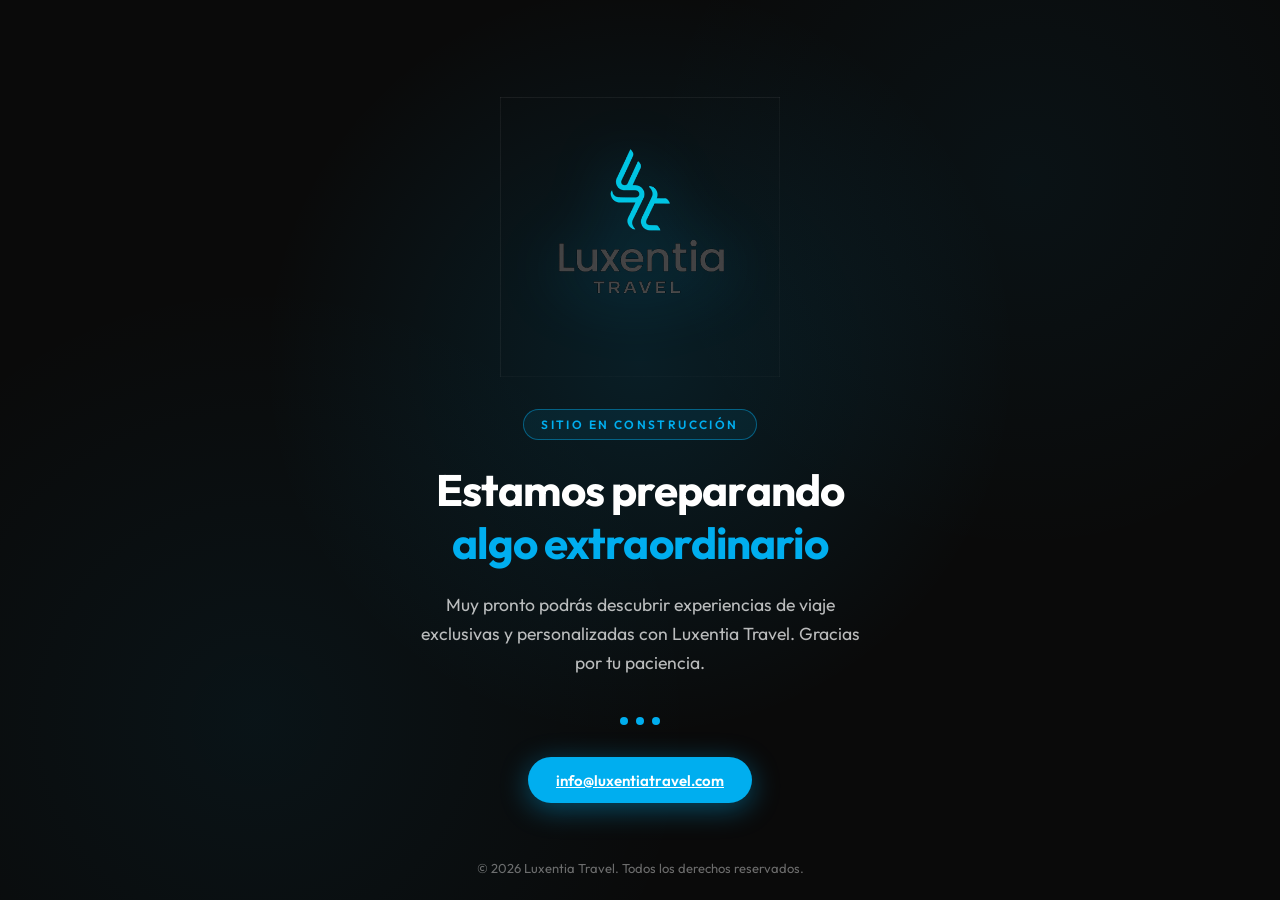
==== index.html @ 011b6989 "primer commit" ====
<!DOCTYPE html>
<html lang="es">
  <head>
    <meta charset="UTF-8" />
    <meta name="viewport" content="width=device-width, initial-scale=1.0" />
    <meta
      name="description"
      content="Luxentia Travel — Sitio en construcción. Pronto estaremos en línea."
    />
    <meta name="robots" content="noindex, nofollow" />
    <title>Luxentia Travel — En construcción</title>
    <link rel="preconnect" href="https://fonts.googleapis.com" />
    <link rel="preconnect" href="https://fonts.gstatic.com" crossorigin />
    <link
      href="https://fonts.googleapis.com/css2?family=Outfit:wght@300;400;500;600;700&display=swap"
      rel="stylesheet"
    />
    <link rel="stylesheet" href="css/construction.css" />
    <link rel="icon" href="assets/luxentia-logo.png" type="image/png" />
  </head>
  <body>
    <div class="construction__bg" aria-hidden="true"></div>

    <main class="construction">
      <img
        class="construction__logo"
        src="assets/luxentia-logo.png"
        alt="Luxentia Travel"
        width="280"
        height="120"
      />

      <p class="construction__badge">Sitio en construcción</p>

      <h1 class="construction__title">
        Estamos preparando<br />
        <span>algo extraordinario</span>
      </h1>

      <p class="construction__text">
        Muy pronto podrás descubrir experiencias de viaje exclusivas y
        personalizadas con Luxentia Travel. Gracias por tu paciencia.
      </p>

      <div class="construction__loader" aria-hidden="true">
        <span></span>
        <span></span>
        <span></span>
      </div>

      <a href="mailto:info@luxentiatravel.com" class="construction__cta">
        info@luxentiatravel.com
      </a>

      <p class="construction__footer">
        © <span id="year"></span> Luxentia Travel. Todos los derechos reservados.
      </p>
    </main>

    <script>
      document.getElementById("year").textContent = new Date().getFullYear();
    </script>
  </body>
</html>
---- css/construction.css ----
:root {
  --lux-cyan: #00aeef;
  --lux-cyan-glow: rgba(0, 174, 239, 0.4);
  --lux-dark: #0a0a0a;
  --lux-white: #ffffff;
  --lux-muted: rgba(255, 255, 255, 0.72);
  --font: "Outfit", system-ui, sans-serif;
  --ease: cubic-bezier(0.22, 1, 0.36, 1);
}

*,
*::before,
*::after {
  box-sizing: border-box;
  margin: 0;
  padding: 0;
}

html,
body {
  height: 100%;
}

body {
  font-family: var(--font);
  color: var(--lux-white);
  background: var(--lux-dark);
  overflow: hidden;
}

.construction__bg {
  position: fixed;
  inset: 0;
  background:
    radial-gradient(
      circle at 50% 40%,
      rgba(0, 174, 239, 0.12) 0%,
      transparent 45%
    ),
    radial-gradient(
      circle at 20% 80%,
      rgba(0, 174, 239, 0.06) 0%,
      transparent 35%
    ),
    radial-gradient(
      circle at 80% 20%,
      rgba(0, 174, 239, 0.05) 0%,
      transparent 30%
    ),
    var(--lux-dark);
  animation: bg-pulse 8s ease-in-out infinite;
}

@keyframes bg-pulse {
  0%,
  100% {
    opacity: 1;
  }
  50% {
    opacity: 0.85;
  }
}

.construction {
  position: relative;
  z-index: 1;
  min-height: 100svh;
  display: flex;
  flex-direction: column;
  align-items: center;
  justify-content: center;
  text-align: center;
  padding: 2rem 1.5rem;
}

.construction__logo {
  width: min(280px, 75vw);
  height: auto;
  margin-bottom: 2rem;
  filter: drop-shadow(0 8px 32px var(--lux-cyan-glow));
  animation: logo-in 1s var(--ease) forwards;
  opacity: 0;
}

@keyframes logo-in {
  to {
    opacity: 1;
    transform: translateY(0);
  }
  from {
    opacity: 0;
    transform: translateY(16px);
  }
}

.construction__badge {
  display: inline-block;
  padding: 0.45rem 1.1rem;
  font-size: 0.75rem;
  font-weight: 600;
  letter-spacing: 0.2em;
  text-transform: uppercase;
  color: var(--lux-cyan);
  border: 1px solid rgba(0, 174, 239, 0.45);
  border-radius: 999px;
  background: rgba(0, 174, 239, 0.08);
  animation: fade-up 0.8s var(--ease) 0.15s forwards;
  opacity: 0;
}

.construction__title {
  margin-top: 1.5rem;
  font-size: clamp(1.75rem, 5vw, 2.75rem);
  font-weight: 700;
  line-height: 1.2;
  letter-spacing: -0.02em;
  animation: fade-up 0.8s var(--ease) 0.3s forwards;
  opacity: 0;
}

.construction__title span {
  color: var(--lux-cyan);
}

.construction__text {
  margin-top: 1.25rem;
  max-width: 28rem;
  font-size: clamp(0.95rem, 2.5vw, 1.1rem);
  line-height: 1.65;
  color: var(--lux-muted);
  animation: fade-up 0.8s var(--ease) 0.45s forwards;
  opacity: 0;
}

.construction__loader {
  display: flex;
  gap: 0.5rem;
  margin-top: 2.5rem;
  animation: fade-up 0.8s var(--ease) 0.6s forwards;
  opacity: 0;
}

.construction__loader span {
  width: 0.5rem;
  height: 0.5rem;
  background: var(--lux-cyan);
  border-radius: 50%;
  animation: dot-bounce 1.2s ease-in-out infinite;
}

.construction__loader span:nth-child(2) {
  animation-delay: 0.15s;
}

.construction__loader span:nth-child(3) {
  animation-delay: 0.3s;
}

@keyframes dot-bounce {
  0%,
  80%,
  100% {
    transform: scale(0.6);
    opacity: 0.4;
  }
  40% {
    transform: scale(1);
    opacity: 1;
  }
}

.construction__cta {
  margin-top: 2rem;
  padding: 0.85rem 1.75rem;
  font-size: 0.9375rem;
  font-weight: 600;
  color: var(--lux-white);
  background: var(--lux-cyan);
  border-radius: 999px;
  box-shadow: 0 6px 28px var(--lux-cyan-glow);
  transition:
    transform 0.25s var(--ease),
    box-shadow 0.25s ease;
  animation: fade-up 0.8s var(--ease) 0.75s forwards;
  opacity: 0;
}

.construction__cta:hover {
  transform: translateY(-2px);
  box-shadow: 0 10px 36px var(--lux-cyan-glow);
}

.construction__footer {
  position: absolute;
  bottom: 1.5rem;
  font-size: 0.8125rem;
  color: rgba(255, 255, 255, 0.4);
  animation: fade-up 0.8s var(--ease) 0.9s forwards;
  opacity: 0;
}

@keyframes fade-up {
  to {
    opacity: 1;
    transform: translateY(0);
  }
  from {
    opacity: 0;
    transform: translateY(12px);
  }
}

@media (prefers-reduced-motion: reduce) {
  .construction__bg,
  .construction__logo,
  .construction__badge,
  .construction__title,
  .construction__text,
  .construction__loader,
  .construction__cta,
  .construction__footer,
  .construction__loader span {
    animation: none;
    opacity: 1;
    transform: none;
  }
}
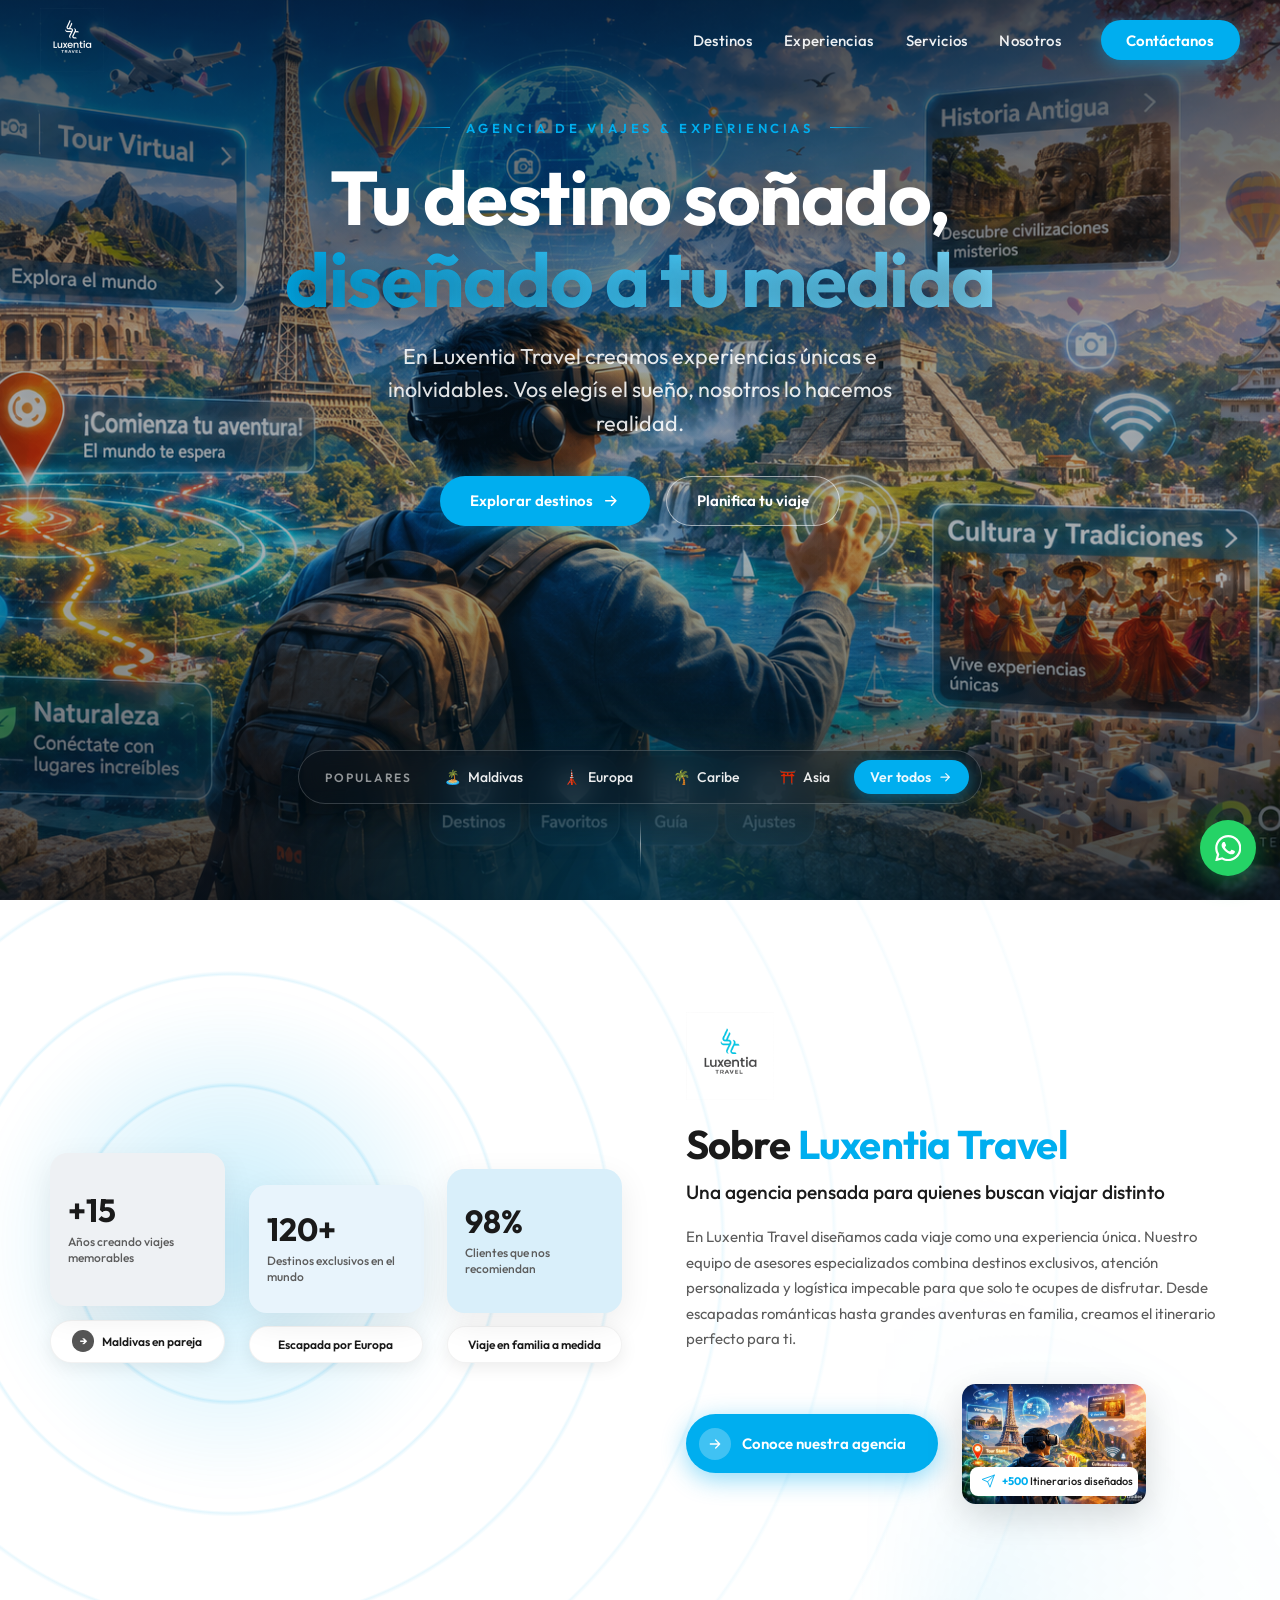
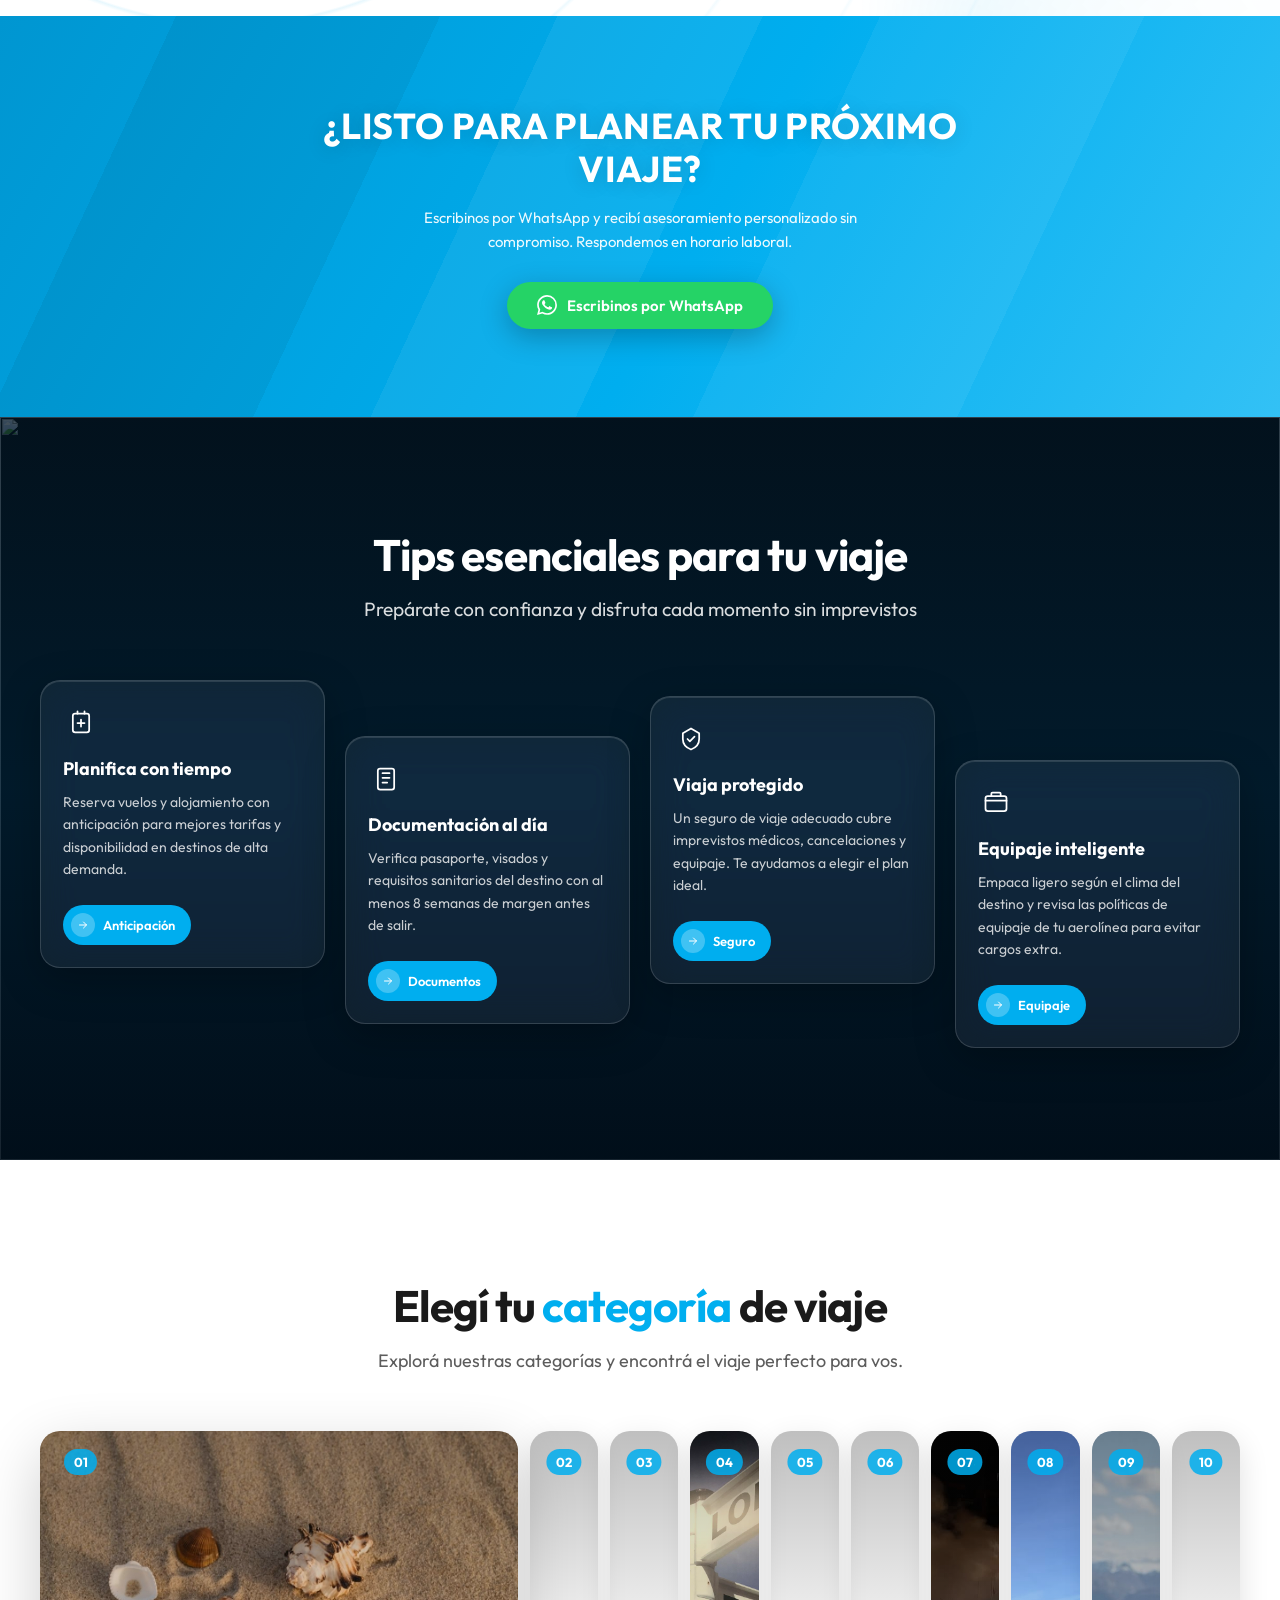
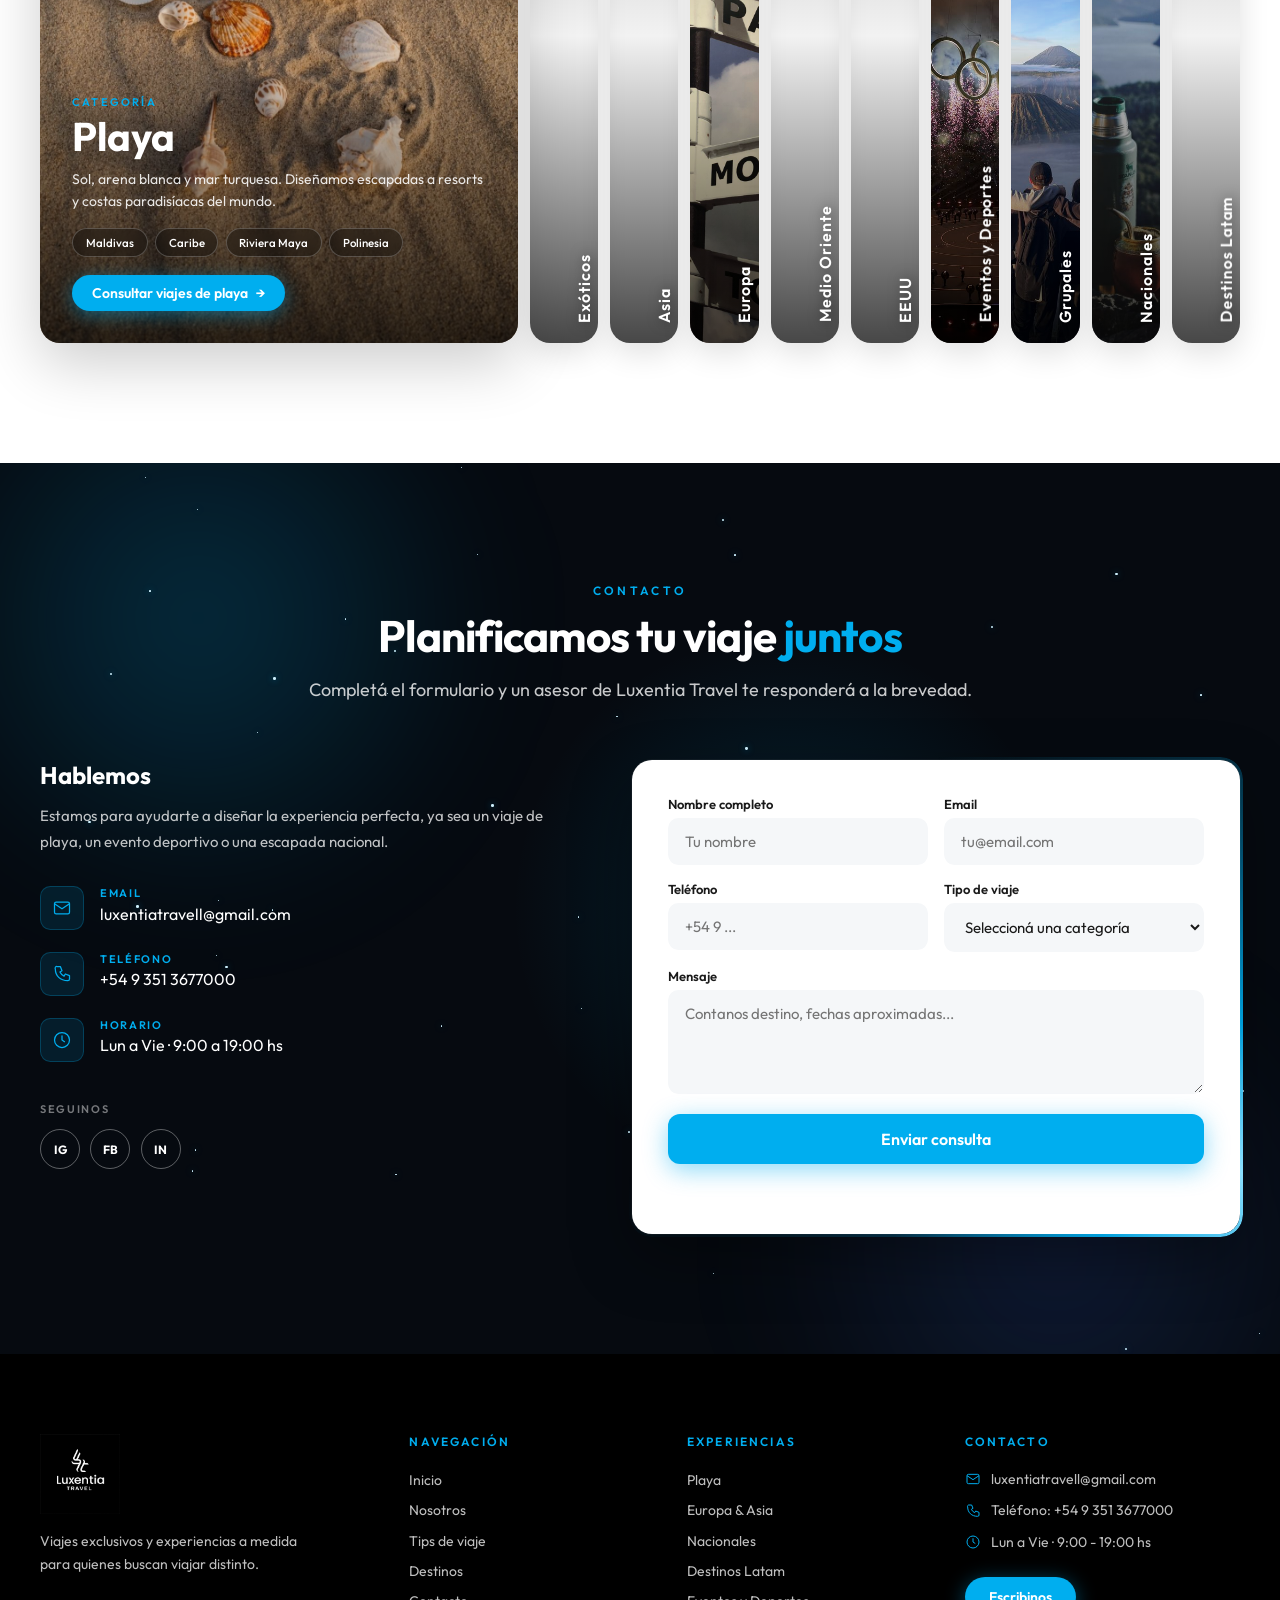
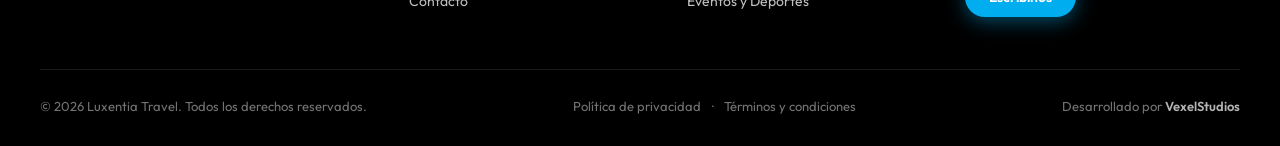
==== commit 06674500: "Primer commit22" ====
--- a/index.html
+++ b/index.html
@@ -5,60 +5,655 @@
     <meta name="viewport" content="width=device-width, initial-scale=1.0" />
     <meta
       name="description"
-      content="Luxentia Travel — Sitio en construcción. Pronto estaremos en línea."
+      content="Luxentia Travel — Experiencias de viaje exclusivas y personalizadas."
     />
-    <meta name="robots" content="noindex, nofollow" />
-    <title>Luxentia Travel — En construcción</title>
+    <title>Luxentia Travel</title>
     <link rel="preconnect" href="https://fonts.googleapis.com" />
     <link rel="preconnect" href="https://fonts.gstatic.com" crossorigin />
     <link
       href="https://fonts.googleapis.com/css2?family=Outfit:wght@300;400;500;600;700&display=swap"
       rel="stylesheet"
     />
-    <link rel="stylesheet" href="css/construction.css" />
-    <link rel="icon" href="assets/luxentia-logo.png" type="image/png" />
+    <link rel="stylesheet" href="css/styles.css" />
+    <link rel="icon" href="assets/luxentia Logo.png" type="image/png" />
   </head>
   <body>
-    <div class="construction__bg" aria-hidden="true"></div>
-
-    <main class="construction">
-      <img
-        class="construction__logo"
-        src="assets/luxentia-logo.png"
-        alt="Luxentia Travel"
-        width="280"
-        height="120"
-      />
-
-      <p class="construction__badge">Sitio en construcción</p>
-
-      <h1 class="construction__title">
-        Estamos preparando<br />
-        <span>algo extraordinario</span>
-      </h1>
-
-      <p class="construction__text">
-        Muy pronto podrás descubrir experiencias de viaje exclusivas y
-        personalizadas con Luxentia Travel. Gracias por tu paciencia.
-      </p>
-
-      <div class="construction__loader" aria-hidden="true">
-        <span></span>
-        <span></span>
-        <span></span>
+    <header class="header" id="header">
+      <nav class="nav" aria-label="Principal">
+        <a href="#" class="nav__brand" aria-label="Luxentia Travel — Inicio">
+          <img
+            src="assets/luxentia Logo.png"
+            alt="Luxentia Travel"
+            class="nav__logo"
+            width="220"
+            height="68"
+          />
+        </a>
+
+        <button
+          type="button"
+          class="nav__toggle"
+          id="nav-toggle"
+          aria-expanded="false"
+          aria-controls="nav-menu"
+          aria-label="Abrir menú"
+        >
+          <span></span>
+          <span></span>
+          <span></span>
+        </button>
+
+        <div class="nav__menu" id="nav-menu">
+          <ul class="nav__links">
+            <li><a href="#destinos">Destinos</a></li>
+            <li><a href="#experiencias">Experiencias</a></li>
+            <li><a href="#servicios">Servicios</a></li>
+            <li><a href="#nosotros">Nosotros</a></li>
+          </ul>
+          <a href="#contacto" class="nav__cta">Contáctanos</a>
+        </div>
+      </nav>
+    </header>
+
+    <main>
+      <section class="hero" id="inicio" aria-label="Inicio">
+        <div class="hero__media" aria-hidden="true">
+          <img
+            class="hero__image"
+            src="assets/Fondo.png"
+            alt=""
+            fetchpriority="high"
+          />
+          <div class="hero__overlay"></div>
+          <div class="hero__glow"></div>
+        </div>
+
+        <div class="hero__content">
+          <p class="hero__eyebrow anim-fade-up" style="--delay: 0.1s">
+            <span class="hero__eyebrow-line" aria-hidden="true"></span>
+            Agencia de viajes &amp; experiencias
+            <span class="hero__eyebrow-line" aria-hidden="true"></span>
+          </p>
+          <h1 class="hero__title anim-fade-up" style="--delay: 0.25s">
+            Tu destino soñado,<br />
+            <span class="hero__title-accent">diseñado a tu medida</span>
+          </h1>
+          <p class="hero__subtitle anim-fade-up" style="--delay: 0.45s">
+            En Luxentia Travel creamos experiencias únicas e inolvidables.
+            Vos elegís el sueño, nosotros lo hacemos realidad.
+          </p>
+          <div class="hero__actions anim-fade-up" style="--delay: 0.65s">
+            <a href="#destinos" class="hero__btn hero__btn--primary magnetic-btn">
+              Explorar destinos
+              <svg viewBox="0 0 24 24" fill="none" aria-hidden="true">
+                <path d="M5 12h14M13 6l6 6-6 6" stroke="currentColor" stroke-width="2" stroke-linecap="round" stroke-linejoin="round"/>
+              </svg>
+            </a>
+            <a href="#contacto" class="hero__btn hero__btn--outline magnetic-btn"
+              >Planifica tu viaje</a
+            >
+          </div>
+        </div>
+
+        <nav class="hero__strip anim-fade-up" style="--delay: 0.9s" aria-label="Destinos populares">
+          <span class="hero__strip-label">Populares</span>
+          <a href="#destinos" class="hero__strip-item">
+            <span aria-hidden="true">🏝️</span> Maldivas
+          </a>
+          <a href="#destinos" class="hero__strip-item">
+            <span aria-hidden="true">🗼</span> Europa
+          </a>
+          <a href="#destinos" class="hero__strip-item">
+            <span aria-hidden="true">🌴</span> Caribe
+          </a>
+          <a href="#destinos" class="hero__strip-item">
+            <span aria-hidden="true">⛩️</span> Asia
+          </a>
+          <a href="#destinos" class="hero__strip-item hero__strip-item--all">
+            Ver todos
+            <svg viewBox="0 0 24 24" fill="none" aria-hidden="true">
+              <path d="M5 12h14M13 6l6 6-6 6" stroke="currentColor" stroke-width="2" stroke-linecap="round" stroke-linejoin="round"/>
+            </svg>
+          </a>
+        </nav>
+
+        <div class="hero__scroll-hint anim-fade-up" style="--delay: 1.1s" aria-hidden="true">
+          <span class="hero__scroll-line"></span>
+        </div>
+      </section>
+
+      <section class="about" id="nosotros" aria-labelledby="about-title">
+        <div class="about__bg" aria-hidden="true">
+          <span class="about__ripple about__ripple--1"></span>
+          <span class="about__ripple about__ripple--2"></span>
+          <span class="about__ripple about__ripple--3"></span>
+          <div class="about__particles" id="about-particles"></div>
+          <svg class="about__plane" viewBox="0 0 24 24" fill="currentColor">
+            <path d="M2 21l21-9L2 3v7l15 2-15 2v7z" />
+          </svg>
+        </div>
+
+        <div class="about__stage">
+          <div class="about__stats">
+            <article class="about__stat-col reveal">
+              <div class="about__stat-card about__stat-card--gray tilt-card">
+                <strong class="about__stat-num" data-count="15" data-prefix="+">+15</strong>
+                <span class="about__stat-label">Años creando viajes memorables</span>
+              </div>
+              <a href="#destinos" class="about__pill">
+                <span class="about__pill-icon" aria-hidden="true">→</span>
+                <span>Maldivas en pareja</span>
+              </a>
+            </article>
+
+            <article class="about__stat-col reveal">
+              <div class="about__stat-card about__stat-card--lavender tilt-card">
+                <strong class="about__stat-num" data-count="120" data-suffix="+">120+</strong>
+                <span class="about__stat-label">Destinos exclusivos en el mundo</span>
+              </div>
+              <a href="#destinos" class="about__pill">
+                <span>Escapada por Europa</span>
+              </a>
+            </article>
+
+            <article class="about__stat-col reveal">
+              <div class="about__stat-card about__stat-card--blue tilt-card">
+                <strong class="about__stat-num" data-count="98" data-suffix="%">98%</strong>
+                <span class="about__stat-label">Clientes que nos recomiendan</span>
+              </div>
+              <a href="#experiencias" class="about__pill">
+                <span>Viaje en familia a medida</span>
+              </a>
+            </article>
+          </div>
+
+          <div class="about__content reveal">
+            <div class="about__logo-badge">
+              <img
+                src="assets/luxentia Logo.png"
+                alt=""
+                width="56"
+                height="56"
+              />
+            </div>
+            <h2 id="about-title" class="about__title">
+              Sobre <span class="about__title-accent">Luxentia Travel</span>
+            </h2>
+            <p class="about__subtitle">
+              Una agencia pensada para quienes buscan viajar distinto
+            </p>
+            <p class="about__text">
+              En Luxentia Travel diseñamos cada viaje como una experiencia única.
+              Nuestro equipo de asesores especializados combina destinos
+              exclusivos, atención personalizada y logística impecable para que
+              solo te ocupes de disfrutar. Desde escapadas románticas hasta
+              grandes aventuras en familia, creamos el itinerario perfecto para
+              ti.
+            </p>
+            <div class="about__cta-wrap">
+              <a href="#contacto" class="about__cta">
+                <span class="about__cta-icon" aria-hidden="true">
+                  <svg viewBox="0 0 24 24" fill="none">
+                    <path
+                      d="M5 12h14M13 6l6 6-6 6"
+                      stroke="currentColor"
+                      stroke-width="2"
+                      stroke-linecap="round"
+                      stroke-linejoin="round"
+                    />
+                  </svg>
+                </span>
+                <span>Conoce nuestra agencia</span>
+              </a>
+              <div class="about__photo-card">
+                <img
+                  src="assets/FONDITO.jpg"
+                  alt="Luxentia Travel"
+                  width="200"
+                  height="140"
+                  loading="lazy"
+                />
+                <div class="about__photo-badge">
+                  <svg viewBox="0 0 24 24" fill="none" aria-hidden="true">
+                    <path
+                      d="M22 2L11 13M22 2l-7 20-4-9-9-4 20-7z"
+                      stroke="currentColor"
+                      stroke-width="1.5"
+                      stroke-linecap="round"
+                      stroke-linejoin="round"
+                    />
+                  </svg>
+                  <span><strong>+500</strong> Itinerarios diseñados</span>
+                </div>
+              </div>
+            </div>
+          </div>
+        </div>
+      </section>
+
+      <section class="cta-banner" aria-labelledby="cta-banner-title">
+        <div class="cta-banner__bg" aria-hidden="true"></div>
+        <div class="cta-banner__inner reveal">
+          <h2 id="cta-banner-title" class="cta-banner__title">
+            ¿Listo para planear tu próximo viaje?
+          </h2>
+          <p class="cta-banner__text">
+            Escribinos por WhatsApp y recibí asesoramiento personalizado sin
+            compromiso. Respondemos en horario laboral.
+          </p>
+          <a
+            href="https://wa.me/5493513677000"
+            class="cta-banner__btn magnetic-btn"
+            target="_blank"
+            rel="noopener noreferrer"
+          >
+            <svg viewBox="0 0 24 24" fill="currentColor" aria-hidden="true">
+              <path d="M17.472 14.382c-.297-.149-1.758-.867-2.03-.967-.273-.099-.471-.148-.67.15-.197.297-.767.966-.94 1.164-.173.199-.347.223-.644.075-.297-.15-1.255-.463-2.39-1.475-.883-.788-1.48-1.761-1.653-2.059-.173-.297-.018-.458.13-.606.134-.133.298-.347.446-.52.149-.174.198-.298.298-.497.099-.198.05-.371-.025-.52-.075-.149-.669-1.612-.916-2.207-.242-.579-.487-.5-.669-.51-.173-.008-.371-.01-.57-.01-.198 0-.52.074-.792.372-.272.297-1.04 1.016-1.04 2.479 0 1.462 1.065 2.875 1.213 3.074.149.198 2.096 3.2 5.077 4.487.709.306 1.262.489 1.694.625.712.227 1.36.195 1.871.118.571-.085 1.758-.719 2.006-1.413.248-.694.248-1.289.173-1.413-.074-.124-.272-.198-.57-.347m-5.421 7.403h-.004a9.87 9.87 0 01-5.031-1.378l-.361-.214-3.741.982.998-3.648-.235-.374a9.86 9.86 0 01-1.51-5.26c.001-5.45 4.436-9.884 9.888-9.884 2.64 0 5.122 1.03 6.988 2.898a9.825 9.825 0 012.893 6.994c-.003 5.45-4.435 9.884-9.885 9.884m8.413-18.297A11.815 11.815 0 0012.05 0C5.495 0 .16 5.335.157 11.892c0 2.096.547 4.142 1.588 5.945L.057 24l6.305-1.654a11.882 11.882 0 005.683 1.448h.005c6.554 0 11.89-5.335 11.893-11.893a11.821 11.821 0 00-3.48-8.413z"/>
+            </svg>
+            Escribinos por WhatsApp
+          </a>
+        </div>
+      </section>
+
+      <section class="tips" id="experiencias" aria-labelledby="tips-title">
+        <div class="tips__media" aria-hidden="true">
+          <img
+            class="tips__image"
+            src="https://images.unsplash.com/photo-1505142468610-359e7d316be0?auto=format&fit=crop&w=2400&q=80"
+            alt=""
+            loading="lazy"
+          />
+          <div class="tips__overlay"></div>
+        </div>
+
+        <div class="tips__inner">
+          <header class="tips__header reveal">
+            <h2 id="tips-title" class="tips__title">
+              Tips esenciales para tu viaje
+            </h2>
+            <p class="tips__subtitle">
+              Prepárate con confianza y disfruta cada momento sin imprevistos
+            </p>
+          </header>
+
+          <div class="tips__grid">
+            <article class="tips__card tips__card--stagger-1 reveal tilt-card">
+              <span class="tips__icon" aria-hidden="true">
+                <svg viewBox="0 0 24 24" fill="none">
+                  <path
+                    d="M9 12h6M12 9v6M7 4h10a2 2 0 012 2v12a2 2 0 01-2 2H7a2 2 0 01-2-2V6a2 2 0 012-2z"
+                    stroke="currentColor"
+                    stroke-width="1.5"
+                    stroke-linecap="round"
+                  />
+                  <path
+                    d="M9 2v2M15 2v2"
+                    stroke="currentColor"
+                    stroke-width="1.5"
+                    stroke-linecap="round"
+                  />
+                </svg>
+              </span>
+              <h3 class="tips__card-title">Planifica con tiempo</h3>
+              <p class="tips__card-text">
+                Reserva vuelos y alojamiento con anticipación para mejores
+                tarifas y disponibilidad en destinos de alta demanda.
+              </p>
+              <a href="#contacto" class="tips__card-btn">
+                <span class="tips__card-btn-icon" aria-hidden="true">
+                  <svg viewBox="0 0 24 24" fill="none">
+                    <path
+                      d="M5 12h14M13 6l6 6-6 6"
+                      stroke="currentColor"
+                      stroke-width="2"
+                      stroke-linecap="round"
+                      stroke-linejoin="round"
+                    />
+                  </svg>
+                </span>
+                <span>Anticipación</span>
+              </a>
+            </article>
+
+            <article class="tips__card tips__card--stagger-2 reveal tilt-card">
+              <span class="tips__icon" aria-hidden="true">
+                <svg viewBox="0 0 24 24" fill="none">
+                  <rect
+                    x="5"
+                    y="3"
+                    width="14"
+                    height="18"
+                    rx="2"
+                    stroke="currentColor"
+                    stroke-width="1.5"
+                  />
+                  <path
+                    d="M9 7h6M9 11h6M9 15h4"
+                    stroke="currentColor"
+                    stroke-width="1.5"
+                    stroke-linecap="round"
+                  />
+                </svg>
+              </span>
+              <h3 class="tips__card-title">Documentación al día</h3>
+              <p class="tips__card-text">
+                Verifica pasaporte, visados y requisitos sanitarios del destino
+                con al menos 8 semanas de margen antes de salir.
+              </p>
+              <a href="#contacto" class="tips__card-btn">
+                <span class="tips__card-btn-icon" aria-hidden="true">
+                  <svg viewBox="0 0 24 24" fill="none">
+                    <path
+                      d="M5 12h14M13 6l6 6-6 6"
+                      stroke="currentColor"
+                      stroke-width="2"
+                      stroke-linecap="round"
+                      stroke-linejoin="round"
+                    />
+                  </svg>
+                </span>
+                <span>Documentos</span>
+              </a>
+            </article>
+
+            <article class="tips__card tips__card--stagger-3 reveal tilt-card">
+              <span class="tips__icon" aria-hidden="true">
+                <svg viewBox="0 0 24 24" fill="none">
+                  <path
+                    d="M12 3l7 4v5c0 4.5-3 7.5-7 9-4-1.5-7-4.5-7-9V7l7-4z"
+                    stroke="currentColor"
+                    stroke-width="1.5"
+                    stroke-linejoin="round"
+                  />
+                  <path
+                    d="M9 12l2 2 4-4"
+                    stroke="currentColor"
+                    stroke-width="1.5"
+                    stroke-linecap="round"
+                    stroke-linejoin="round"
+                  />
+                </svg>
+              </span>
+              <h3 class="tips__card-title">Viaja protegido</h3>
+              <p class="tips__card-text">
+                Un seguro de viaje adecuado cubre imprevistos médicos,
+                cancelaciones y equipaje. Te ayudamos a elegir el plan ideal.
+              </p>
+              <a href="#contacto" class="tips__card-btn">
+                <span class="tips__card-btn-icon" aria-hidden="true">
+                  <svg viewBox="0 0 24 24" fill="none">
+                    <path
+                      d="M5 12h14M13 6l6 6-6 6"
+                      stroke="currentColor"
+                      stroke-width="2"
+                      stroke-linecap="round"
+                      stroke-linejoin="round"
+                    />
+                  </svg>
+                </span>
+                <span>Seguro</span>
+              </a>
+            </article>
+
+            <article class="tips__card tips__card--stagger-4 reveal tilt-card">
+              <span class="tips__icon" aria-hidden="true">
+                <svg viewBox="0 0 24 24" fill="none">
+                  <rect
+                    x="3"
+                    y="6"
+                    width="18"
+                    height="13"
+                    rx="2"
+                    stroke="currentColor"
+                    stroke-width="1.5"
+                  />
+                  <path
+                    d="M3 10h18M8 6V4a1 1 0 011-1h6a1 1 0 011 1v2"
+                    stroke="currentColor"
+                    stroke-width="1.5"
+                    stroke-linecap="round"
+                  />
+                </svg>
+              </span>
+              <h3 class="tips__card-title">Equipaje inteligente</h3>
+              <p class="tips__card-text">
+                Empaca ligero según el clima del destino y revisa las políticas
+                de equipaje de tu aerolínea para evitar cargos extra.
+              </p>
+              <a href="#contacto" class="tips__card-btn">
+                <span class="tips__card-btn-icon" aria-hidden="true">
+                  <svg viewBox="0 0 24 24" fill="none">
+                    <path
+                      d="M5 12h14M13 6l6 6-6 6"
+                      stroke="currentColor"
+                      stroke-width="2"
+                      stroke-linecap="round"
+                      stroke-linejoin="round"
+                    />
+                  </svg>
+                </span>
+                <span>Equipaje</span>
+              </a>
+            </article>
+          </div>
+        </div>
+      </section>
+
+      <section class="categories" id="destinos" aria-labelledby="categories-title">
+        <div class="categories__inner">
+          <header class="categories__header reveal">
+            <h2 id="categories-title" class="categories__title">
+              Elegí tu <span class="categories__title-accent">categoría</span> de viaje
+            </h2>
+            <p class="categories__subtitle">
+              Explorá nuestras categorías y encontrá el viaje perfecto para vos.
+            </p>
+          </header>
+
+          <div
+            class="categories__accordion reveal"
+            id="categories-accordion"
+            aria-label="Categorías de viaje"
+          ></div>
+        </div>
+      </section>
+
+      <section class="contact" id="contacto" aria-labelledby="contact-title">
+        <div class="contact__glow" aria-hidden="true"></div>
+        <div class="contact__bg" aria-hidden="true">
+          <div class="contact__aurora contact__aurora--1"></div>
+          <div class="contact__aurora contact__aurora--2"></div>
+          <div class="contact__stars" id="contact-stars"></div>
+          <span class="contact__shooting-star contact__shooting-star--1"></span>
+          <span class="contact__shooting-star contact__shooting-star--2"></span>
+          <span class="contact__shooting-star contact__shooting-star--3"></span>
+        </div>
+        <div class="contact__inner">
+          <header class="contact__header reveal">
+            <p class="contact__eyebrow">Contacto</p>
+            <h2 id="contact-title" class="contact__title">
+              Planificamos tu viaje <span class="contact__title-accent">juntos</span>
+            </h2>
+            <p class="contact__subtitle">
+              Completá el formulario y un asesor de Luxentia Travel te responderá a la brevedad.
+            </p>
+          </header>
+
+          <div class="contact__grid">
+            <div class="contact__info reveal">
+              <h3 class="contact__info-title">Hablemos</h3>
+              <p class="contact__info-text">
+                Estamos para ayudarte a diseñar la experiencia perfecta, ya sea un viaje de playa, un evento deportivo o una escapada nacional.
+              </p>
+
+              <ul class="contact__details">
+                <li>
+                  <span class="contact__detail-icon" aria-hidden="true">
+                    <svg viewBox="0 0 24 24" fill="none"><rect x="3" y="5" width="18" height="14" rx="2" stroke="currentColor" stroke-width="1.5"/><path d="M3 7l9 6 9-6" stroke="currentColor" stroke-width="1.5" stroke-linecap="round"/></svg>
+                  </span>
+                  <div>
+                    <span class="contact__detail-label">Email</span>
+                    <a href="mailto:luxentiatravell@gmail.com">luxentiatravell@gmail.com</a>
+                  </div>
+                </li>
+                <li>
+                  <span class="contact__detail-icon" aria-hidden="true">
+                    <svg viewBox="0 0 24 24" fill="none"><path d="M6 3h4l2 5-2.5 1.5a11 11 0 005 5L16 12l5 2v4a2 2 0 01-2 2C9.8 20 4 14.2 4 6a2 2 0 012-3z" stroke="currentColor" stroke-width="1.5" stroke-linejoin="round"/></svg>
+                  </span>
+                  <div>
+                    <span class="contact__detail-label">Teléfono</span>
+                    <a href="tel:+5493513677000">+54 9 351 3677000</a>
+                  </div>
+                </li>
+                <li>
+                  <span class="contact__detail-icon" aria-hidden="true">
+                    <svg viewBox="0 0 24 24" fill="none"><circle cx="12" cy="12" r="9" stroke="currentColor" stroke-width="1.5"/><path d="M12 7v5l3 2" stroke="currentColor" stroke-width="1.5" stroke-linecap="round"/></svg>
+                  </span>
+                  <div>
+                    <span class="contact__detail-label">Horario</span>
+                    <span>Lun a Vie · 9:00 a 19:00 hs</span>
+                  </div>
+                </li>
+              </ul>
+
+              <div class="contact__social">
+                <span class="contact__social-label">Seguinos</span>
+                <div class="contact__social-links">
+                  <a href="#" class="contact__social-btn" aria-label="Instagram">IG</a>
+                  <a href="#" class="contact__social-btn" aria-label="Facebook">FB</a>
+                  <a href="#" class="contact__social-btn" aria-label="LinkedIn">IN</a>
+                </div>
+              </div>
+            </div>
+
+            <form class="contact__form reveal tilt-card" id="contact-form" novalidate>
+              <div class="contact__form-row">
+                <label class="contact__field">
+                  <span class="contact__field-label">Nombre completo</span>
+                  <input type="text" name="nombre" placeholder="Tu nombre" required autocomplete="name" />
+                </label>
+                <label class="contact__field">
+                  <span class="contact__field-label">Email</span>
+                  <input type="email" name="email" placeholder="tu@email.com" required autocomplete="email" />
+                </label>
+              </div>
+              <div class="contact__form-row">
+                <label class="contact__field">
+                  <span class="contact__field-label">Teléfono</span>
+                  <input type="tel" name="telefono" placeholder="+54 9 ..." autocomplete="tel" />
+                </label>
+                <label class="contact__field">
+                  <span class="contact__field-label">Tipo de viaje</span>
+                  <select name="tipo" required>
+                    <option value="" disabled selected>Seleccioná una categoría</option>
+                    <option value="playa">Playa</option>
+                    <option value="exoticos">Exóticos</option>
+                    <option value="asia">Asia</option>
+                    <option value="europa">Europa</option>
+                    <option value="medio-oriente">Medio Oriente</option>
+                    <option value="eeuu">EEUU</option>
+                    <option value="eventos">Eventos y Deportes</option>
+                    <option value="grupales">Grupales</option>
+                    <option value="nacionales">Nacionales</option>
+                    <option value="latam">Destinos Latam</option>
+                  </select>
+                </label>
+              </div>
+              <label class="contact__field contact__field--full">
+                <span class="contact__field-label">Mensaje</span>
+                <textarea name="mensaje" rows="4" placeholder="Contanos destino, fechas aproximadas..." required></textarea>
+              </label>
+              <button type="submit" class="contact__submit magnetic-btn">
+                <span class="contact__submit-shine" aria-hidden="true"></span>
+                Enviar consulta
+              </button>
+              <p class="contact__form-status" id="form-status" role="status" aria-live="polite"></p>
+            </form>
+          </div>
+        </div>
+      </section>
+    </main>
+
+    <footer class="footer" id="servicios">
+      <div class="footer__inner">
+        <div class="footer__grid">
+          <div class="footer__brand reveal">
+            <a href="#inicio" class="footer__logo-link">
+              <img src="assets/luxentia Logo.png" alt="Luxentia Travel" class="footer__logo" width="180" height="56" />
+            </a>
+            <p class="footer__tagline">
+              Viajes exclusivos y experiencias a medida para quienes buscan viajar distinto.
+            </p>
+          </div>
+
+          <nav class="footer__col reveal" aria-label="Navegación">
+            <h4 class="footer__col-title">Navegación</h4>
+            <ul>
+              <li><a href="#inicio">Inicio</a></li>
+              <li><a href="#nosotros">Nosotros</a></li>
+              <li><a href="#experiencias">Tips de viaje</a></li>
+              <li><a href="#destinos">Destinos</a></li>
+              <li><a href="#contacto">Contacto</a></li>
+            </ul>
+          </nav>
+
+          <nav class="footer__col reveal" aria-label="Experiencias">
+            <h4 class="footer__col-title">Experiencias</h4>
+            <ul>
+              <li><a href="#destinos">Playa</a></li>
+              <li><a href="#destinos">Europa &amp; Asia</a></li>
+              <li><a href="#destinos">Nacionales</a></li>
+              <li><a href="#destinos">Destinos Latam</a></li>
+              <li><a href="#destinos">Eventos y Deportes</a></li>
+            </ul>
+          </nav>
+
+          <div class="footer__col reveal">
+            <h4 class="footer__col-title">Contacto</h4>
+            <ul class="footer__contact-list">
+              <li>
+                <svg viewBox="0 0 24 24" fill="none" aria-hidden="true"><rect x="3" y="5" width="18" height="14" rx="2" stroke="currentColor" stroke-width="1.5"/><path d="M3 7l9 6 9-6" stroke="currentColor" stroke-width="1.5"/></svg>
+                <a href="mailto:luxentiatravell@gmail.com">luxentiatravell@gmail.com</a>
+              </li>
+              <li>
+                <svg viewBox="0 0 24 24" fill="none" aria-hidden="true"><path d="M6 3h4l2 5-2.5 1.5a11 11 0 005 5L16 12l5 2v4a2 2 0 01-2 2C9.8 20 4 14.2 4 6a2 2 0 012-3z" stroke="currentColor" stroke-width="1.5"/></svg>
+                <span>Teléfono: <a href="tel:+5493513677000">+54 9 351 3677000</a></span>
+              </li>
+              <li>
+                <svg viewBox="0 0 24 24" fill="none" aria-hidden="true"><circle cx="12" cy="12" r="9" stroke="currentColor" stroke-width="1.5"/><path d="M12 7v5l3 2" stroke="currentColor" stroke-width="1.5" stroke-linecap="round"/></svg>
+                <span>Lun a Vie · 9:00 - 19:00 hs</span>
+              </li>
+            </ul>
+            <a href="#contacto" class="footer__cta magnetic-btn">Escribinos</a>
+          </div>
+        </div>
+
+        <div class="footer__bottom">
+          <p>© <span id="footer-year"></span> Luxentia Travel. Todos los derechos reservados.</p>
+          <div class="footer__legal">
+            <a href="#">Política de privacidad</a>
+            <span aria-hidden="true">·</span>
+            <a href="#">Términos y condiciones</a>
+          </div>
+          <p class="footer__credit">
+            Desarrollado por <a href="#" class="footer__credit-link">VexelStudios</a>
+          </p>
+        </div>
       </div>
-
-      <a href="mailto:info@luxentiatravel.com" class="construction__cta">
-        info@luxentiatravel.com
-      </a>
-
-      <p class="construction__footer">
-        © <span id="year"></span> Luxentia Travel. Todos los derechos reservados.
-      </p>
-    </main>
-
-    <script>
-      document.getElementById("year").textContent = new Date().getFullYear();
-    </script>
+    </footer>
+
+    <a
+      href="https://wa.me/5493513677000"
+      class="whatsapp-fab"
+      target="_blank"
+      rel="noopener noreferrer"
+      aria-label="Contactar por WhatsApp"
+    >
+      <svg viewBox="0 0 24 24" fill="currentColor" aria-hidden="true">
+        <path d="M17.472 14.382c-.297-.149-1.758-.867-2.03-.967-.273-.099-.471-.148-.67.15-.197.297-.767.966-.94 1.164-.173.199-.347.223-.644.075-.297-.15-1.255-.463-2.39-1.475-.883-.788-1.48-1.761-1.653-2.059-.173-.297-.018-.458.13-.606.134-.133.298-.347.446-.52.149-.174.198-.298.298-.497.099-.198.05-.371-.025-.52-.075-.149-.669-1.612-.916-2.207-.242-.579-.487-.5-.669-.51-.173-.008-.371-.01-.57-.01-.198 0-.52.074-.792.372-.272.297-1.04 1.016-1.04 2.479 0 1.462 1.065 2.875 1.213 3.074.149.198 2.096 3.2 5.077 4.487.709.306 1.262.489 1.694.625.712.227 1.36.195 1.871.118.571-.085 1.758-.719 2.006-1.413.248-.694.248-1.289.173-1.413-.074-.124-.272-.198-.57-.347m-5.421 7.403h-.004a9.87 9.87 0 01-5.031-1.378l-.361-.214-3.741.982.998-3.648-.235-.374a9.86 9.86 0 01-1.51-5.26c.001-5.45 4.436-9.884 9.888-9.884 2.64 0 5.122 1.03 6.988 2.898a9.825 9.825 0 012.893 6.994c-.003 5.45-4.435 9.884-9.885 9.884m8.413-18.297A11.815 11.815 0 0012.05 0C5.495 0 .16 5.335.157 11.892c0 2.096.547 4.142 1.588 5.945L.057 24l6.305-1.654a11.882 11.882 0 005.683 1.448h.005c6.554 0 11.89-5.335 11.893-11.893a11.821 11.821 0 00-3.48-8.413z"/>
+      </svg>
+    </a>
+
+    <script src="js/main.js"></script>
   </body>
 </html>
--- a/css/styles.css
+++ b/css/styles.css
@@ -0,0 +1,2623 @@
+/* Luxentia Travel — paleta del logo */
+:root {
+  --lux-cyan: #00aeef;
+  --lux-cyan-hover: #0096d1;
+  --lux-cyan-glow: rgba(0, 174, 239, 0.45);
+  --lux-gray: #555555;
+  --lux-dark: #0a0a0a;
+  --lux-white: #ffffff;
+  --lux-text: #1a1a1a;
+  --lux-text-muted: #5c5c5c;
+  --lux-surface: #f7f9fb;
+  --lux-card-gray: #eef1f4;
+  --lux-card-lavender: #e8f4fc;
+  --lux-card-blue: #d9effa;
+  --lux-overlay: linear-gradient(
+    180deg,
+    rgba(0, 0, 0, 0.5) 0%,
+    rgba(0, 0, 0, 0.3) 40%,
+    rgba(0, 0, 0, 0.55) 100%
+  );
+  --font: "Outfit", system-ui, sans-serif;
+  --nav-height: 5rem;
+  --ease-out: cubic-bezier(0.22, 1, 0.36, 1);
+}
+
+*,
+*::before,
+*::after {
+  box-sizing: border-box;
+  margin: 0;
+  padding: 0;
+}
+
+html {
+  scroll-behavior: smooth;
+}
+
+body {
+  font-family: var(--font);
+  color: var(--lux-white);
+  background: var(--lux-dark);
+  overflow-x: hidden;
+}
+
+img {
+  display: block;
+  max-width: 100%;
+}
+
+a {
+  color: inherit;
+  text-decoration: none;
+}
+
+ul {
+  list-style: none;
+}
+
+/* ——— Header / Nav ——— */
+.header {
+  position: fixed;
+  top: 0;
+  left: 0;
+  right: 0;
+  z-index: 100;
+  height: var(--nav-height);
+  overflow: visible;
+  transition:
+    background 0.4s var(--ease-out),
+    box-shadow 0.4s var(--ease-out),
+    backdrop-filter 0.4s var(--ease-out);
+}
+
+.header.is-scrolled {
+  background: rgba(10, 10, 10, 0.92);
+  backdrop-filter: blur(12px);
+  box-shadow: 0 4px 30px rgba(0, 0, 0, 0.35);
+}
+
+.nav {
+  display: flex;
+  align-items: center;
+  justify-content: space-between;
+  gap: 1.5rem;
+  max-width: 1280px;
+  height: 100%;
+  margin: 0 auto;
+  padding: 0 clamp(1.25rem, 4vw, 2.5rem);
+  overflow: visible;
+}
+
+.nav__brand {
+  flex-shrink: 0;
+  z-index: 2;
+  display: flex;
+  align-items: center;
+  height: 100%;
+}
+
+.nav__logo-wrap,
+.nav__brand {
+  display: flex;
+  align-items: center;
+}
+
+.nav__logo {
+  height: 4rem;
+  width: auto;
+  max-width: 11rem;
+  object-fit: contain;
+  object-position: left center;
+  filter: brightness(0) invert(1) drop-shadow(0 2px 12px rgba(0, 0, 0, 0.45));
+  transition: transform 0.3s var(--ease-out);
+}
+
+.nav__brand:hover .nav__logo {
+  transform: scale(1.03);
+}
+
+.nav__menu {
+  display: flex;
+  align-items: center;
+  gap: 2.5rem;
+}
+
+.nav__links {
+  display: flex;
+  align-items: center;
+  gap: clamp(1.25rem, 2.5vw, 2rem);
+}
+
+.nav__links a {
+  font-size: 0.9375rem;
+  font-weight: 500;
+  letter-spacing: 0.02em;
+  color: rgba(255, 255, 255, 0.92);
+  position: relative;
+  transition: color 0.25s ease;
+}
+
+.nav__links a::after {
+  content: "";
+  position: absolute;
+  left: 0;
+  bottom: -4px;
+  width: 0;
+  height: 2px;
+  background: var(--lux-cyan);
+  transition: width 0.3s var(--ease-out);
+}
+
+.nav__links a:hover {
+  color: var(--lux-white);
+}
+
+.nav__links a:hover::after {
+  width: 100%;
+}
+
+.nav__cta {
+  display: inline-flex;
+  align-items: center;
+  justify-content: center;
+  padding: 0.65rem 1.6rem;
+  font-size: 0.9375rem;
+  font-weight: 600;
+  color: var(--lux-white);
+  background: var(--lux-cyan);
+  border-radius: 999px;
+  white-space: nowrap;
+  box-shadow: 0 4px 20px var(--lux-cyan-glow);
+  transition:
+    background 0.25s ease,
+    transform 0.25s var(--ease-out),
+    box-shadow 0.25s ease;
+}
+
+.nav__cta:hover {
+  background: var(--lux-cyan-hover);
+  transform: translateY(-1px);
+  box-shadow: 0 6px 28px var(--lux-cyan-glow);
+}
+
+.nav__toggle {
+  display: none;
+  flex-direction: column;
+  justify-content: center;
+  gap: 5px;
+  width: 2.5rem;
+  height: 2.5rem;
+  background: transparent;
+  border: none;
+  cursor: pointer;
+  z-index: 2;
+}
+
+.nav__toggle span {
+  display: block;
+  width: 100%;
+  height: 2px;
+  background: var(--lux-white);
+  border-radius: 2px;
+  transition:
+    transform 0.3s var(--ease-out),
+    opacity 0.3s ease;
+}
+
+.nav__toggle.is-open span:nth-child(1) {
+  transform: translateY(7px) rotate(45deg);
+}
+
+.nav__toggle.is-open span:nth-child(2) {
+  opacity: 0;
+}
+
+.nav__toggle.is-open span:nth-child(3) {
+  transform: translateY(-7px) rotate(-45deg);
+}
+
+/* ——— Hero ——— */
+.hero {
+  position: relative;
+  min-height: 100svh;
+  display: flex;
+  flex-direction: column;
+  align-items: center;
+  justify-content: center;
+  padding: calc(var(--nav-height) + 2rem) 1.5rem 6rem;
+  text-align: center;
+  overflow: hidden;
+}
+
+.hero__media {
+  position: absolute;
+  inset: 0;
+  z-index: 0;
+}
+
+.hero__image {
+  width: 100%;
+  height: 100%;
+  object-fit: cover;
+  object-position: center center;
+}
+
+.hero__overlay {
+  position: absolute;
+  inset: 0;
+  background:
+    linear-gradient(
+      180deg,
+      rgba(4, 12, 20, 0.72) 0%,
+      rgba(4, 12, 20, 0.38) 38%,
+      rgba(4, 12, 20, 0.32) 62%,
+      rgba(4, 12, 20, 0.78) 100%
+    ),
+    radial-gradient(
+      ellipse at 50% 100%,
+      rgba(0, 174, 239, 0.16),
+      transparent 60%
+    );
+  pointer-events: none;
+}
+
+.hero__glow {
+  position: absolute;
+  left: 50%;
+  bottom: -22%;
+  width: 70vw;
+  height: 45vh;
+  transform: translateX(-50%);
+  background: radial-gradient(
+    ellipse,
+    rgba(0, 174, 239, 0.22),
+    transparent 65%
+  );
+  filter: blur(30px);
+  pointer-events: none;
+  animation: hero-glow-pulse 7s ease-in-out infinite;
+}
+
+@keyframes hero-glow-pulse {
+  0%,
+  100% {
+    opacity: 0.6;
+  }
+  50% {
+    opacity: 1;
+  }
+}
+
+.hero__content {
+  position: relative;
+  z-index: 1;
+  max-width: 56rem;
+  padding: 0 0.5rem;
+}
+
+.hero__eyebrow {
+  display: inline-flex;
+  align-items: center;
+  gap: 1rem;
+  margin-bottom: 1.25rem;
+  font-size: 0.8125rem;
+  font-weight: 600;
+  letter-spacing: 0.28em;
+  text-transform: uppercase;
+  color: var(--lux-cyan);
+}
+
+.hero__eyebrow-line {
+  display: block;
+  width: 2.75rem;
+  height: 1px;
+  background: linear-gradient(90deg, transparent, var(--lux-cyan));
+}
+
+.hero__eyebrow-line:last-child {
+  background: linear-gradient(90deg, var(--lux-cyan), transparent);
+}
+
+.hero__title {
+  font-size: clamp(2.5rem, 7.5vw, 4.75rem);
+  font-weight: 700;
+  line-height: 1.08;
+  letter-spacing: -0.02em;
+  text-shadow: 0 4px 40px rgba(0, 0, 0, 0.45);
+}
+
+.hero__title-accent {
+  background: linear-gradient(100deg, #00aeef 0%, #8be0ff 55%, #00aeef 100%);
+  background-size: 200% auto;
+  -webkit-background-clip: text;
+  background-clip: text;
+  -webkit-text-fill-color: transparent;
+  color: var(--lux-cyan);
+  animation: hero-accent-shine 5s linear infinite;
+}
+
+@keyframes hero-accent-shine {
+  to {
+    background-position: 200% center;
+  }
+}
+
+.hero__subtitle {
+  margin-top: 1.25rem;
+  font-size: clamp(1.05rem, 2.5vw, 1.35rem);
+  font-weight: 400;
+  line-height: 1.55;
+  color: rgba(255, 255, 255, 0.88);
+  max-width: 36rem;
+  margin-left: auto;
+  margin-right: auto;
+}
+
+.hero__actions {
+  display: flex;
+  flex-wrap: wrap;
+  gap: 1rem;
+  justify-content: center;
+  margin-top: 2.25rem;
+}
+
+.hero__btn {
+  display: inline-flex;
+  align-items: center;
+  justify-content: center;
+  gap: 0.55rem;
+  padding: 0.9rem 1.9rem;
+  font-size: 0.9375rem;
+  font-weight: 600;
+  border-radius: 999px;
+  transition:
+    background 0.25s ease,
+    color 0.25s ease,
+    border-color 0.25s ease,
+    transform 0.25s var(--ease-out);
+}
+
+.hero__btn svg {
+  width: 1.1rem;
+  height: 1.1rem;
+}
+
+.hero__btn--primary {
+  background: var(--lux-cyan);
+  color: var(--lux-white);
+  box-shadow: 0 4px 24px var(--lux-cyan-glow);
+}
+
+.hero__btn--primary:hover {
+  background: var(--lux-cyan-hover);
+  transform: translateY(-2px);
+}
+
+.hero__btn--outline {
+  border: 1.5px solid rgba(255, 255, 255, 0.55);
+  color: var(--lux-white);
+  background: rgba(255, 255, 255, 0.06);
+  backdrop-filter: blur(8px);
+}
+
+.hero__btn--outline:hover {
+  border-color: var(--lux-cyan);
+  color: var(--lux-cyan);
+  transform: translateY(-2px);
+}
+
+/* Barra de destinos populares */
+.hero__strip {
+  position: relative;
+  z-index: 1;
+  display: flex;
+  flex-wrap: wrap;
+  align-items: center;
+  justify-content: center;
+  gap: 0.5rem;
+  margin-top: auto;
+  padding: 0.55rem 0.75rem;
+  border: 1px solid rgba(255, 255, 255, 0.18);
+  border-radius: 999px;
+  background: rgba(8, 16, 26, 0.45);
+  backdrop-filter: blur(14px);
+  -webkit-backdrop-filter: blur(14px);
+  box-shadow: 0 12px 40px rgba(0, 0, 0, 0.3);
+}
+
+.hero__strip-label {
+  padding: 0 0.5rem 0 0.85rem;
+  font-size: 0.75rem;
+  font-weight: 600;
+  letter-spacing: 0.16em;
+  text-transform: uppercase;
+  color: rgba(255, 255, 255, 0.55);
+}
+
+.hero__strip-item {
+  display: inline-flex;
+  align-items: center;
+  gap: 0.45rem;
+  padding: 0.5rem 1rem;
+  font-size: 0.875rem;
+  font-weight: 500;
+  color: rgba(255, 255, 255, 0.92);
+  border-radius: 999px;
+  transition:
+    background 0.25s ease,
+    color 0.25s ease,
+    transform 0.25s var(--ease-out);
+}
+
+.hero__strip-item:hover {
+  background: rgba(0, 174, 239, 0.18);
+  color: var(--lux-white);
+  transform: translateY(-2px);
+}
+
+.hero__strip-item--all {
+  background: var(--lux-cyan);
+  font-weight: 600;
+  box-shadow: 0 4px 18px var(--lux-cyan-glow);
+}
+
+.hero__strip-item--all:hover {
+  background: var(--lux-cyan-hover);
+}
+
+.hero__strip-item svg {
+  width: 0.9rem;
+  height: 0.9rem;
+}
+
+.hero__scroll-hint {
+  position: absolute;
+  bottom: 2rem;
+  left: 50%;
+  transform: translateX(-50%);
+  z-index: 1;
+}
+
+.hero__scroll-line {
+  display: block;
+  width: 1px;
+  height: 3rem;
+  background: linear-gradient(
+    180deg,
+    transparent,
+    rgba(255, 255, 255, 0.5),
+    transparent
+  );
+  animation: scroll-pulse 2s ease-in-out infinite;
+}
+
+@keyframes scroll-pulse {
+  0%,
+  100% {
+    opacity: 0.4;
+    transform: scaleY(0.85);
+  }
+  50% {
+    opacity: 1;
+    transform: scaleY(1);
+  }
+}
+
+/* ——— Animaciones de entrada ——— */
+.anim-fade-up {
+  opacity: 0;
+  transform: translateY(28px);
+  animation: fade-up 0.9s var(--ease-out) forwards;
+  animation-delay: var(--delay, 0s);
+}
+
+@keyframes fade-up {
+  to {
+    opacity: 1;
+    transform: translateY(0);
+  }
+}
+
+.header {
+  opacity: 0;
+  transform: translateY(-12px);
+  animation: nav-in 0.7s var(--ease-out) 0.15s forwards;
+}
+
+@keyframes nav-in {
+  to {
+    opacity: 1;
+    transform: translateY(0);
+  }
+}
+
+/* ——— Sobre nosotros ——— */
+.about {
+  position: relative;
+  padding: clamp(4rem, 10vw, 7rem) clamp(1.25rem, 4vw, 2.5rem);
+  background: var(--lux-white);
+  color: var(--lux-text);
+  overflow: hidden;
+}
+
+.about__bg {
+  position: absolute;
+  inset: 0;
+  pointer-events: none;
+  background:
+    radial-gradient(
+      circle at 18% 48%,
+      transparent 0,
+      transparent 14%,
+      rgba(0, 174, 239, 0.14) 14.2%,
+      transparent 14.5%
+    ),
+    radial-gradient(
+      circle at 18% 48%,
+      transparent 0,
+      transparent 24%,
+      rgba(0, 174, 239, 0.11) 24.2%,
+      transparent 24.5%
+    ),
+    radial-gradient(
+      circle at 18% 48%,
+      transparent 0,
+      transparent 34%,
+      rgba(0, 174, 239, 0.09) 34.2%,
+      transparent 34.5%
+    ),
+    radial-gradient(
+      circle at 18% 48%,
+      transparent 0,
+      transparent 44%,
+      rgba(0, 174, 239, 0.07) 44.2%,
+      transparent 44.5%
+    ),
+    radial-gradient(
+      circle at 18% 48%,
+      transparent 0,
+      transparent 54%,
+      rgba(0, 174, 239, 0.05) 54.2%,
+      transparent 54.5%
+    ),
+    radial-gradient(
+      circle at 18% 48%,
+      transparent 0,
+      transparent 64%,
+      rgba(0, 174, 239, 0.04) 64.2%,
+      transparent 64.5%
+    ),
+    radial-gradient(
+      circle at 18% 48%,
+      transparent 0,
+      transparent 74%,
+      rgba(0, 174, 239, 0.03) 74.2%,
+      transparent 74.5%
+    );
+}
+
+/* Luz celeste que se desplaza sobre los anillos */
+.about__bg::before {
+  content: "";
+  position: absolute;
+  left: 18%;
+  top: 48%;
+  width: 60vmin;
+  height: 60vmin;
+  border-radius: 50%;
+  background: radial-gradient(
+    circle,
+    rgba(0, 174, 239, 0.22) 0%,
+    rgba(0, 174, 239, 0.1) 35%,
+    transparent 65%
+  );
+  filter: blur(14px);
+  transform: translate(-50%, -50%);
+  animation: about-glow-drift 14s ease-in-out infinite;
+}
+
+@keyframes about-glow-drift {
+  0%,
+  100% {
+    transform: translate(-50%, -50%) scale(1);
+    opacity: 0.65;
+  }
+  25% {
+    transform: translate(-15%, -70%) scale(1.2);
+    opacity: 1;
+  }
+  50% {
+    transform: translate(-70%, -35%) scale(0.9);
+    opacity: 0.8;
+  }
+  75% {
+    transform: translate(-40%, -15%) scale(1.1);
+    opacity: 0.95;
+  }
+}
+
+/* Ondas expansivas tipo sonar */
+.about__ripple {
+  position: absolute;
+  left: 18%;
+  top: 48%;
+  width: 14vmin;
+  height: 14vmin;
+  border: 1.5px solid rgba(0, 174, 239, 0.45);
+  border-radius: 50%;
+  opacity: 0;
+  animation: ripple-expand 7.5s linear infinite;
+}
+
+.about__ripple--2 {
+  animation-delay: 2.5s;
+}
+
+.about__ripple--3 {
+  animation-delay: 5s;
+}
+
+@keyframes ripple-expand {
+  0% {
+    transform: translate(-50%, -50%) scale(0.2);
+    opacity: 0;
+  }
+  12% {
+    opacity: 0.75;
+  }
+  100% {
+    transform: translate(-50%, -50%) scale(7);
+    opacity: 0;
+  }
+}
+
+/* Partículas celestes flotantes */
+.about__particles {
+  position: absolute;
+  inset: 0;
+  overflow: hidden;
+}
+
+.about__particles span {
+  position: absolute;
+  bottom: -12px;
+  width: var(--size, 6px);
+  height: var(--size, 6px);
+  background: radial-gradient(
+    circle,
+    rgba(0, 174, 239, 0.85) 0%,
+    rgba(0, 174, 239, 0) 70%
+  );
+  border-radius: 50%;
+  opacity: 0;
+  animation: particle-rise var(--duration, 12s) linear var(--delay, 0s)
+    infinite;
+}
+
+@keyframes particle-rise {
+  0% {
+    transform: translate(0, 0);
+    opacity: 0;
+  }
+  10% {
+    opacity: 0.9;
+  }
+  85% {
+    opacity: 0.5;
+  }
+  100% {
+    transform: translate(var(--drift, 0px), -90vh);
+    opacity: 0;
+  }
+}
+
+/* Avión que cruza la sección */
+.about__plane {
+  position: absolute;
+  width: 1.85rem;
+  height: 1.85rem;
+  color: rgba(0, 174, 239, 0.5);
+  filter: drop-shadow(0 0 10px rgba(0, 174, 239, 0.4));
+  offset-path: path(
+    "M -60 430 C 300 260, 700 420, 1200 180 S 1900 60, 2300 220"
+  );
+  offset-rotate: auto;
+  animation: plane-fly 18s linear infinite;
+}
+
+@keyframes plane-fly {
+  0% {
+    offset-distance: 0%;
+    opacity: 0;
+  }
+  8% {
+    opacity: 1;
+  }
+  85% {
+    opacity: 1;
+  }
+  100% {
+    offset-distance: 100%;
+    opacity: 0;
+  }
+}
+
+/* Barrido de luz rotatorio sobre los anillos */
+.about__bg::after {
+  content: "";
+  position: absolute;
+  left: 18%;
+  top: 48%;
+  width: 140vmin;
+  height: 140vmin;
+  border-radius: 50%;
+  background: conic-gradient(
+    from 0deg,
+    transparent 0deg,
+    rgba(0, 174, 239, 0.12) 25deg,
+    rgba(0, 174, 239, 0.05) 50deg,
+    transparent 80deg
+  );
+  -webkit-mask-image: radial-gradient(circle, black 0%, transparent 68%);
+  mask-image: radial-gradient(circle, black 0%, transparent 68%);
+  animation: about-sweep 18s linear infinite;
+}
+
+@keyframes about-sweep {
+  from {
+    transform: translate(-50%, -50%) rotate(0deg);
+  }
+  to {
+    transform: translate(-50%, -50%) rotate(360deg);
+  }
+}
+
+.about__stage {
+  position: relative;
+  z-index: 1;
+  display: grid;
+  grid-template-columns: minmax(0, 1.05fr) minmax(0, 1fr);
+  gap: clamp(2rem, 5vw, 4rem);
+  align-items: center;
+  max-width: 1180px;
+  margin: 0 auto;
+}
+
+.about__stats {
+  display: grid;
+  grid-template-columns: repeat(3, 1fr);
+  gap: clamp(1rem, 2.5vw, 1.5rem);
+  align-items: stretch;
+}
+
+.about__stat-col {
+  display: flex;
+  flex-direction: column;
+  gap: 0.85rem;
+}
+
+.about__stat-col:nth-child(2) {
+  margin-top: 2rem;
+}
+
+.about__stat-col:nth-child(3) {
+  margin-top: 1rem;
+}
+
+.about__content {
+  position: relative;
+  z-index: 2;
+  max-width: 34rem;
+  text-align: left;
+}
+
+.about__logo-badge {
+  width: auto;
+  height: auto;
+  margin: 0 0 1.25rem;
+  display: flex;
+  align-items: center;
+  justify-content: flex-start;
+}
+
+.about__logo-badge img {
+  height: 5.5rem;
+  width: auto;
+  object-fit: contain;
+}
+
+.about__title {
+  font-size: clamp(1.75rem, 4vw, 2.5rem);
+  font-weight: 700;
+  line-height: 1.2;
+  color: var(--lux-text);
+  letter-spacing: -0.02em;
+}
+
+.about__title-accent {
+  color: var(--lux-cyan);
+}
+
+.about__subtitle {
+  margin-top: 0.75rem;
+  font-size: clamp(1rem, 2vw, 1.2rem);
+  font-weight: 500;
+  color: var(--lux-text);
+}
+
+.about__text {
+  margin-top: 1.25rem;
+  font-size: 0.9375rem;
+  line-height: 1.7;
+  color: var(--lux-text-muted);
+}
+
+.about__cta-wrap {
+  display: flex;
+  align-items: center;
+  flex-wrap: wrap;
+  gap: 1.5rem;
+  margin-top: 2rem;
+}
+
+.about__cta {
+  display: inline-flex;
+  align-items: center;
+  gap: 0.65rem;
+  padding: 0.85rem 2rem 0.85rem 0.85rem;
+  font-size: 0.9375rem;
+  font-weight: 600;
+  color: var(--lux-white);
+  background: var(--lux-cyan);
+  border-radius: 999px;
+  box-shadow: 0 6px 24px var(--lux-cyan-glow);
+  transition:
+    background 0.25s ease,
+    transform 0.25s var(--ease-out),
+    box-shadow 0.25s ease;
+}
+
+.about__cta:hover {
+  background: var(--lux-cyan-hover);
+  transform: translateY(-2px);
+  box-shadow: 0 8px 32px var(--lux-cyan-glow);
+}
+
+.about__cta-icon {
+  display: flex;
+  align-items: center;
+  justify-content: center;
+  width: 2rem;
+  height: 2rem;
+  background: rgba(255, 255, 255, 0.25);
+  border-radius: 50%;
+}
+
+.about__cta-icon svg {
+  width: 1rem;
+  height: 1rem;
+}
+
+.about__stat-card {
+  position: relative;
+  flex: 1;
+  display: flex;
+  flex-direction: column;
+  justify-content: center;
+  padding: 1.35rem 1.15rem;
+  border-radius: 1.1rem;
+  box-shadow: 0 10px 32px rgba(0, 0, 0, 0.08);
+  text-align: left;
+  min-height: 8rem;
+}
+
+.about__stat-card--gray {
+  background: var(--lux-card-gray);
+}
+
+.about__stat-card--lavender {
+  background: var(--lux-card-lavender);
+}
+
+.about__stat-card--blue {
+  background: var(--lux-card-blue);
+}
+
+.about__stat-num {
+  display: block;
+  font-size: 2rem;
+  font-weight: 700;
+  line-height: 1.1;
+  color: var(--lux-text);
+}
+
+.about__stat-label {
+  display: block;
+  margin-top: 0.35rem;
+  font-size: 0.75rem;
+  font-weight: 500;
+  line-height: 1.35;
+  color: var(--lux-text-muted);
+}
+
+.about__pill {
+  display: inline-flex;
+  align-items: center;
+  justify-content: center;
+  gap: 0.5rem;
+  align-self: stretch;
+  padding: 0.6rem 0.85rem;
+  font-size: 0.75rem;
+  font-weight: 600;
+  text-align: center;
+  color: var(--lux-text);
+  background: var(--lux-white);
+  border: 1px solid rgba(0, 0, 0, 0.05);
+  border-radius: 999px;
+  box-shadow: 0 4px 18px rgba(0, 0, 0, 0.08);
+  transition:
+    transform 0.25s var(--ease-out),
+    box-shadow 0.25s ease;
+}
+
+.about__pill:hover {
+  transform: translateY(-2px);
+  box-shadow: 0 6px 22px rgba(0, 174, 239, 0.15);
+  color: var(--lux-cyan);
+}
+
+.about__pill-icon {
+  display: flex;
+  align-items: center;
+  justify-content: center;
+  width: 1.35rem;
+  height: 1.35rem;
+  font-size: 0.7rem;
+  font-weight: 700;
+  color: var(--lux-white);
+  background: var(--lux-gray);
+  border-radius: 50%;
+}
+
+.about__photo-card {
+  position: relative;
+  z-index: 3;
+  border-radius: 0.85rem;
+  overflow: hidden;
+  box-shadow: 0 12px 36px rgba(0, 0, 0, 0.15);
+}
+
+.about__photo-card img {
+  display: block;
+  width: 11.5rem;
+  height: 7.5rem;
+  object-fit: cover;
+}
+
+.about__photo-badge {
+  position: absolute;
+  left: 0.5rem;
+  right: 0.5rem;
+  bottom: 0.5rem;
+  display: flex;
+  align-items: center;
+  gap: 0.4rem;
+  padding: 0.45rem 0.7rem;
+  font-size: 0.6875rem;
+  font-weight: 500;
+  color: var(--lux-text);
+  background: var(--lux-white);
+  border-radius: 0.5rem;
+  box-shadow: 0 4px 16px rgba(0, 0, 0, 0.1);
+  white-space: nowrap;
+}
+
+.about__photo-badge svg {
+  width: 0.9rem;
+  height: 0.9rem;
+  color: var(--lux-cyan);
+  flex-shrink: 0;
+}
+
+.about__photo-badge strong {
+  font-weight: 700;
+  color: var(--lux-cyan);
+}
+
+/* Reveal al scroll */
+.reveal {
+  opacity: 0;
+  transform: translateY(24px);
+  transition:
+    opacity 0.7s var(--ease-out),
+    transform 0.7s var(--ease-out);
+}
+
+.reveal.is-visible {
+  opacity: 1;
+  transform: translateY(0);
+}
+
+.about__stat-col:nth-child(1).reveal.is-visible {
+  transition-delay: 0.1s;
+}
+
+/* Flotación suave de las tarjetas una vez visibles */
+.about__stat-col.is-visible {
+  animation: stat-float 7s ease-in-out 1.2s infinite;
+}
+
+.about__stat-col:nth-child(2).is-visible {
+  animation-delay: 2.4s;
+}
+
+.about__stat-col:nth-child(3).is-visible {
+  animation-delay: 4.1s;
+}
+
+@keyframes stat-float {
+  0%,
+  100% {
+    transform: translateY(0);
+  }
+  50% {
+    transform: translateY(-9px);
+  }
+}
+
+.about__stat-col:nth-child(2).reveal.is-visible {
+  transition-delay: 0.2s;
+}
+
+.about__stat-col:nth-child(3).reveal.is-visible {
+  transition-delay: 0.3s;
+}
+
+.about__content.reveal.is-visible {
+  transition-delay: 0.05s;
+}
+
+/* ——— Banner CTA WhatsApp ——— */
+.cta-banner {
+  position: relative;
+  padding: clamp(3.5rem, 7vw, 5.5rem) clamp(1.25rem, 4vw, 2.5rem);
+  background: linear-gradient(120deg, #0096d1 0%, #00aeef 55%, #33c1f5 100%);
+  color: var(--lux-white);
+  text-align: center;
+  overflow: hidden;
+}
+
+/* Formas geométricas diagonales de fondo */
+.cta-banner__bg {
+  position: absolute;
+  inset: 0;
+  pointer-events: none;
+  background:
+    linear-gradient(
+      115deg,
+      transparent 38%,
+      rgba(255, 255, 255, 0.06) 38%,
+      rgba(255, 255, 255, 0.06) 52%,
+      transparent 52%
+    ),
+    linear-gradient(
+      115deg,
+      transparent 60%,
+      rgba(255, 255, 255, 0.05) 60%,
+      rgba(255, 255, 255, 0.05) 78%,
+      transparent 78%
+    ),
+    linear-gradient(
+      295deg,
+      transparent 70%,
+      rgba(0, 0, 0, 0.05) 70%,
+      rgba(0, 0, 0, 0.05) 88%,
+      transparent 88%
+    );
+}
+
+/* Brillo que recorre el banner */
+.cta-banner__bg::after {
+  content: "";
+  position: absolute;
+  inset: 0;
+  background: linear-gradient(
+    115deg,
+    transparent 30%,
+    rgba(255, 255, 255, 0.14) 50%,
+    transparent 70%
+  );
+  transform: translateX(-110%);
+  animation: banner-sheen 6s ease-in-out infinite;
+}
+
+@keyframes banner-sheen {
+  0%,
+  55% {
+    transform: translateX(-110%);
+  }
+  85%,
+  100% {
+    transform: translateX(110%);
+  }
+}
+
+.cta-banner__inner {
+  position: relative;
+  z-index: 1;
+  max-width: 46rem;
+  margin: 0 auto;
+}
+
+.cta-banner__title {
+  font-size: clamp(1.5rem, 3.5vw, 2.25rem);
+  font-weight: 700;
+  line-height: 1.2;
+  letter-spacing: 0.01em;
+  text-transform: uppercase;
+  text-shadow: 0 2px 20px rgba(0, 0, 0, 0.15);
+}
+
+.cta-banner__text {
+  margin: 1rem auto 0;
+  max-width: 32rem;
+  font-size: 0.9375rem;
+  line-height: 1.6;
+  color: rgba(255, 255, 255, 0.92);
+}
+
+.cta-banner__btn {
+  display: inline-flex;
+  align-items: center;
+  gap: 0.6rem;
+  margin-top: 1.75rem;
+  padding: 0.85rem 1.9rem;
+  font-size: 0.9375rem;
+  font-weight: 600;
+  color: var(--lux-white);
+  background: #25d366;
+  border-radius: 999px;
+  box-shadow: 0 8px 28px rgba(0, 0, 0, 0.25);
+  transition:
+    background 0.25s ease,
+    transform 0.25s var(--ease-out),
+    box-shadow 0.25s ease;
+}
+
+.cta-banner__btn:hover {
+  background: #1fb858;
+  transform: translateY(-2px);
+  box-shadow: 0 12px 36px rgba(0, 0, 0, 0.3);
+}
+
+.cta-banner__btn svg {
+  width: 1.25rem;
+  height: 1.25rem;
+}
+
+/* ——— Tips de viaje ——— */
+.tips {
+  position: relative;
+  padding: clamp(5rem, 10vw, 7rem) clamp(1.25rem, 4vw, 2.5rem);
+  color: var(--lux-white);
+  overflow: hidden;
+}
+
+.tips__media {
+  position: absolute;
+  inset: 0;
+  z-index: 0;
+}
+
+.tips__image {
+  width: 100%;
+  height: 100%;
+  object-fit: cover;
+}
+
+.tips__overlay {
+  position: absolute;
+  inset: 0;
+  background: linear-gradient(
+    180deg,
+    rgba(0, 20, 35, 0.75) 0%,
+    rgba(0, 30, 50, 0.82) 50%,
+    rgba(0, 15, 28, 0.88) 100%
+  );
+}
+
+.tips__inner {
+  position: relative;
+  z-index: 1;
+  max-width: 1280px;
+  margin: 0 auto;
+}
+
+.tips__header {
+  text-align: center;
+  max-width: 40rem;
+  margin: 0 auto 3.5rem;
+}
+
+.tips__title {
+  font-size: clamp(1.75rem, 4vw, 2.75rem);
+  font-weight: 700;
+  line-height: 1.2;
+  letter-spacing: -0.02em;
+}
+
+.tips__subtitle {
+  margin-top: 0.85rem;
+  font-size: clamp(1rem, 2vw, 1.2rem);
+  font-weight: 400;
+  color: rgba(255, 255, 255, 0.85);
+  line-height: 1.5;
+}
+
+.tips__grid {
+  display: grid;
+  grid-template-columns: repeat(4, 1fr);
+  gap: 1.25rem;
+  align-items: start;
+}
+
+.tips__card {
+  position: relative;
+  display: flex;
+  flex-direction: column;
+  min-height: 18rem;
+  padding: 1.5rem 1.35rem 1.35rem;
+  background: rgba(255, 255, 255, 0.06);
+  border: 1px solid rgba(255, 255, 255, 0.15);
+  border-radius: 1.25rem;
+  backdrop-filter: blur(18px) saturate(1.4);
+  -webkit-backdrop-filter: blur(18px) saturate(1.4);
+  box-shadow:
+    0 12px 40px rgba(0, 0, 0, 0.25),
+    inset 0 1px 0 rgba(255, 255, 255, 0.12);
+  transition:
+    background 0.35s ease,
+    border-color 0.35s ease,
+    box-shadow 0.35s ease;
+}
+
+.tips__card:hover {
+  background: rgba(255, 255, 255, 0.1);
+  border-color: rgba(0, 174, 239, 0.5);
+  box-shadow:
+    0 20px 50px rgba(0, 0, 0, 0.3),
+    0 0 30px rgba(0, 174, 239, 0.12),
+    inset 0 1px 0 rgba(255, 255, 255, 0.18);
+}
+
+/* Escalonado vertical: alta — baja — alta — más baja */
+.tips__card--stagger-1 {
+  margin-top: 0;
+}
+
+.tips__card--stagger-2 {
+  margin-top: 3.5rem;
+}
+
+.tips__card--stagger-3 {
+  margin-top: 1rem;
+}
+
+.tips__card--stagger-4 {
+  margin-top: 5rem;
+}
+
+.tips__icon {
+  display: flex;
+  align-items: center;
+  justify-content: center;
+  width: 2.25rem;
+  height: 2.25rem;
+  margin-bottom: 1rem;
+  color: var(--lux-white);
+}
+
+.tips__icon svg {
+  width: 1.75rem;
+  height: 1.75rem;
+}
+
+.tips__card-title {
+  font-size: 1.125rem;
+  font-weight: 700;
+  line-height: 1.3;
+  margin-bottom: 0.65rem;
+}
+
+.tips__card-text {
+  flex: 1;
+  font-size: 0.875rem;
+  line-height: 1.6;
+  color: rgba(255, 255, 255, 0.78);
+  margin-bottom: 1.25rem;
+}
+
+.tips__card-btn {
+  display: inline-flex;
+  align-items: center;
+  gap: 0.55rem;
+  align-self: flex-start;
+  padding: 0.5rem 1rem 0.5rem 0.5rem;
+  font-size: 0.8125rem;
+  font-weight: 600;
+  color: var(--lux-white);
+  background: var(--lux-cyan);
+  border-radius: 999px;
+  margin-top: auto;
+  transition:
+    background 0.25s ease,
+    transform 0.25s var(--ease-out),
+    box-shadow 0.25s ease;
+}
+
+.tips__card-btn:hover {
+  background: var(--lux-cyan-hover);
+  transform: translateY(-2px);
+  box-shadow: 0 6px 20px var(--lux-cyan-glow);
+}
+
+.tips__card-btn-icon {
+  display: flex;
+  align-items: center;
+  justify-content: center;
+  width: 1.5rem;
+  height: 1.5rem;
+  background: rgba(255, 255, 255, 0.25);
+  border-radius: 50%;
+}
+
+.tips__card-btn-icon svg {
+  width: 0.75rem;
+  height: 0.75rem;
+}
+
+.tips__card--stagger-1.reveal.is-visible {
+  transition-delay: 0.1s;
+}
+
+.tips__card--stagger-2.reveal.is-visible {
+  transition-delay: 0.2s;
+}
+
+.tips__card--stagger-3.reveal.is-visible {
+  transition-delay: 0.3s;
+}
+
+.tips__card--stagger-4.reveal.is-visible {
+  transition-delay: 0.4s;
+}
+
+.tips__header.reveal.is-visible {
+  transition-delay: 0s;
+}
+
+/* ——— Responsive ——— */
+@media (max-width: 900px) {
+  .nav__toggle {
+    display: flex;
+  }
+
+  .nav__menu {
+    position: fixed;
+    inset: 0;
+    flex-direction: column;
+    justify-content: center;
+    gap: 2.5rem;
+    background: rgba(10, 10, 10, 0.97);
+    backdrop-filter: blur(16px);
+    padding: 2rem;
+    opacity: 0;
+    visibility: hidden;
+    pointer-events: none;
+    transition:
+      opacity 0.35s ease,
+      visibility 0.35s ease;
+  }
+
+  .nav__menu.is-open {
+    opacity: 1;
+    visibility: visible;
+    pointer-events: auto;
+  }
+
+  .nav__links {
+    flex-direction: column;
+    gap: 1.75rem;
+  }
+
+  .nav__links a {
+    font-size: 1.25rem;
+  }
+
+  .hero__strip {
+    margin-top: 2.5rem;
+    border-radius: 1.25rem;
+  }
+
+  .hero__strip-label {
+    width: 100%;
+    text-align: center;
+    padding: 0.25rem 0 0.15rem;
+  }
+
+  .about__stage {
+    grid-template-columns: 1fr;
+    gap: 2.5rem;
+  }
+
+  .about__content {
+    order: 1;
+    max-width: 100%;
+  }
+
+  .about__stats {
+    order: 2;
+    grid-template-columns: 1fr;
+    max-width: 18rem;
+    margin: 0 auto;
+  }
+
+  .about__stat-col:nth-child(2),
+  .about__stat-col:nth-child(3) {
+    margin-top: 0;
+  }
+
+  .about__photo-card {
+    width: 100%;
+  }
+
+  .about__photo-card img {
+    width: 100%;
+    height: 10rem;
+  }
+
+  .tips__grid {
+    grid-template-columns: 1fr;
+    gap: 1rem;
+    max-width: 22rem;
+    margin: 0 auto;
+  }
+
+  .tips__card--stagger-1,
+  .tips__card--stagger-2,
+  .tips__card--stagger-3,
+  .tips__card--stagger-4 {
+    margin-top: 0;
+    min-height: auto;
+  }
+
+  .tips__header {
+    margin-bottom: 2.5rem;
+  }
+}
+
+@media (max-width: 1100px) and (min-width: 901px) {
+  .tips__grid {
+    grid-template-columns: repeat(2, 1fr);
+    gap: 1.5rem;
+  }
+
+  .tips__card--stagger-1,
+  .tips__card--stagger-3 {
+    margin-top: 0;
+  }
+
+  .tips__card--stagger-2,
+  .tips__card--stagger-4 {
+    margin-top: 2rem;
+  }
+}
+
+/* ——— 3D Tilt Cards (FreeFrontend-style) ——— */
+.tilt-card {
+  --tilt-x: 0deg;
+  --tilt-y: 0deg;
+  --glow-x: 50%;
+  --glow-y: 50%;
+  transform-style: preserve-3d;
+  transform: perspective(900px) rotateX(var(--tilt-x)) rotateY(var(--tilt-y));
+  transition: transform 0.15s ease-out, box-shadow 0.35s var(--ease-out);
+  will-change: transform;
+}
+
+.tilt-card::before {
+  content: "";
+  position: absolute;
+  inset: 0;
+  border-radius: inherit;
+  background: radial-gradient(
+    500px circle at var(--glow-x) var(--glow-y),
+    rgba(0, 174, 239, 0.18),
+    transparent 45%
+  );
+  opacity: 0;
+  transition: opacity 0.35s ease;
+  pointer-events: none;
+  z-index: 1;
+}
+
+.tilt-card:hover::before,
+.tilt-card.is-tilting::before {
+  opacity: 1;
+}
+
+.tips__card.tilt-card,
+.about__stat-card.tilt-card {
+  position: relative;
+}
+
+/* ——— Magnetic buttons ——— */
+.magnetic-btn {
+  position: relative;
+  overflow: hidden;
+}
+
+.magnetic-btn::after {
+  content: "";
+  position: absolute;
+  inset: 0;
+  background: linear-gradient(
+    120deg,
+    transparent 30%,
+    rgba(255, 255, 255, 0.25) 50%,
+    transparent 70%
+  );
+  transform: translateX(-120%);
+  transition: transform 0.6s var(--ease-out);
+}
+
+.magnetic-btn:hover::after {
+  transform: translateX(120%);
+}
+
+/* ——— Categorías / Destinos ——— */
+.categories {
+  padding: clamp(5rem, 10vw, 7.5rem) clamp(1.25rem, 4vw, 2.5rem);
+  background: var(--lux-white);
+  color: var(--lux-text);
+}
+
+.categories__inner {
+  max-width: 1280px;
+  margin: 0 auto;
+}
+
+.categories__header {
+  text-align: center;
+  max-width: 40rem;
+  margin: 0 auto 3.5rem;
+}
+
+.categories__title {
+  font-size: clamp(1.75rem, 4vw, 2.75rem);
+  font-weight: 700;
+  line-height: 1.2;
+  letter-spacing: -0.02em;
+  color: var(--lux-text);
+}
+
+.categories__title-accent {
+  color: var(--lux-cyan);
+}
+
+.categories__subtitle {
+  margin-top: 0.85rem;
+  font-size: clamp(1rem, 2vw, 1.125rem);
+  color: var(--lux-text-muted);
+  line-height: 1.55;
+}
+
+/* Acordeón horizontal de categorías */
+.categories__accordion {
+  display: flex;
+  gap: 0.75rem;
+  height: 32rem;
+}
+
+.cat-item {
+  position: relative;
+  flex: 1;
+  min-width: 0;
+  border-radius: 1.25rem;
+  overflow: hidden;
+  cursor: pointer;
+  background-size: cover;
+  background-position: center;
+  box-shadow: 0 10px 30px rgba(0, 0, 0, 0.12);
+  transition:
+    flex-grow 0.7s var(--ease-out),
+    box-shadow 0.4s ease;
+}
+
+.cat-item::before {
+  content: "";
+  position: absolute;
+  inset: 0;
+  background: linear-gradient(
+    180deg,
+    rgba(0, 0, 0, 0.25) 0%,
+    rgba(0, 0, 0, 0.05) 40%,
+    rgba(0, 0, 0, 0.72) 100%
+  );
+  transition: background 0.4s ease;
+}
+
+.cat-item:hover:not(.is-active) {
+  flex-grow: 1.6;
+  box-shadow: 0 14px 40px rgba(0, 174, 239, 0.18);
+}
+
+.cat-item.is-active {
+  flex-grow: 7;
+  box-shadow: 0 20px 60px rgba(0, 0, 0, 0.2);
+}
+
+.cat-item__btn {
+  position: absolute;
+  inset: 0;
+  z-index: 2;
+  width: 100%;
+  background: transparent;
+  border: none;
+  cursor: pointer;
+  padding: 0;
+}
+
+.cat-item__num {
+  position: absolute;
+  top: 1.15rem;
+  left: 50%;
+  transform: translateX(-50%);
+  z-index: 3;
+  font-family: var(--font);
+  font-size: 0.8125rem;
+  font-weight: 700;
+  color: var(--lux-white);
+  background: rgba(0, 174, 239, 0.85);
+  padding: 0.3rem 0.6rem;
+  border-radius: 999px;
+  pointer-events: none;
+  transition:
+    left 0.5s var(--ease-out),
+    transform 0.5s var(--ease-out);
+}
+
+.cat-item.is-active .cat-item__num {
+  left: 1.5rem;
+  transform: translateX(0);
+}
+
+/* Nombre vertical cuando está colapsada */
+.cat-item__name {
+  position: absolute;
+  bottom: 1.25rem;
+  left: 50%;
+  transform: translateX(-50%);
+  z-index: 3;
+  writing-mode: vertical-rl;
+  rotate: 180deg;
+  font-family: var(--font);
+  font-size: 1rem;
+  font-weight: 600;
+  letter-spacing: 0.06em;
+  color: var(--lux-white);
+  text-shadow: 0 2px 14px rgba(0, 0, 0, 0.6);
+  white-space: nowrap;
+  pointer-events: none;
+  opacity: 1;
+  transition: opacity 0.3s ease;
+}
+
+.cat-item.is-active .cat-item__name {
+  opacity: 0;
+}
+
+/* Contenido expandido */
+.cat-item__body {
+  position: absolute;
+  left: 0;
+  right: 0;
+  bottom: 0;
+  z-index: 2;
+  padding: clamp(1.25rem, 3vw, 2rem);
+  text-align: left;
+  opacity: 0;
+  transform: translateY(18px);
+  pointer-events: none;
+  transition:
+    opacity 0.35s ease,
+    transform 0.45s var(--ease-out);
+}
+
+.cat-item.is-active .cat-item__body {
+  opacity: 1;
+  transform: translateY(0);
+  pointer-events: auto;
+  transition-delay: 0.25s;
+}
+
+.cat-item__label {
+  display: block;
+  font-size: 0.6875rem;
+  font-weight: 600;
+  letter-spacing: 0.2em;
+  text-transform: uppercase;
+  color: var(--lux-cyan);
+  margin-bottom: 0.3rem;
+}
+
+.cat-item__title {
+  font-size: clamp(1.6rem, 3.5vw, 2.5rem);
+  font-weight: 700;
+  color: var(--lux-white);
+  line-height: 1.1;
+}
+
+.cat-item__desc {
+  margin-top: 0.6rem;
+  max-width: 30rem;
+  font-size: 0.875rem;
+  line-height: 1.6;
+  color: rgba(255, 255, 255, 0.88);
+}
+
+.cat-item__tags {
+  display: flex;
+  flex-wrap: wrap;
+  gap: 0.45rem;
+  margin-top: 1rem;
+}
+
+.cat-item__tag {
+  padding: 0.35rem 0.8rem;
+  font-size: 0.71875rem;
+  font-weight: 500;
+  color: var(--lux-white);
+  background: rgba(0, 0, 0, 0.35);
+  border: 1px solid rgba(255, 255, 255, 0.22);
+  border-radius: 999px;
+  backdrop-filter: blur(6px);
+}
+
+.cat-item__cta {
+  display: inline-flex;
+  align-items: center;
+  gap: 0.5rem;
+  margin-top: 1.15rem;
+  padding: 0.55rem 1.25rem;
+  font-size: 0.875rem;
+  font-weight: 600;
+  color: var(--lux-white);
+  background: var(--lux-cyan);
+  border-radius: 999px;
+  box-shadow: 0 4px 18px var(--lux-cyan-glow);
+  transition:
+    background 0.25s ease,
+    gap 0.25s ease,
+    transform 0.25s var(--ease-out);
+}
+
+.cat-item__cta:hover {
+  background: var(--lux-cyan-hover);
+  gap: 0.8rem;
+  transform: translateY(-2px);
+}
+
+/* ——— Contacto ——— */
+.contact {
+  position: relative;
+  padding: clamp(5rem, 10vw, 7.5rem) clamp(1.25rem, 4vw, 2.5rem);
+  background: #060a10;
+  color: var(--lux-white);
+  overflow: hidden;
+}
+
+.contact__glow {
+  position: absolute;
+  top: 50%;
+  right: 15%;
+  width: 50vw;
+  height: 50vw;
+  max-width: 600px;
+  max-height: 600px;
+  transform: translateY(-50%);
+  background: radial-gradient(circle, rgba(0, 174, 239, 0.15), transparent 65%);
+  pointer-events: none;
+  animation: glow-pulse 8s ease-in-out infinite;
+}
+
+@keyframes glow-pulse {
+  0%,
+  100% {
+    opacity: 0.6;
+    transform: translateY(-50%) scale(1);
+  }
+  50% {
+    opacity: 1;
+    transform: translateY(-50%) scale(1.08);
+  }
+}
+
+/* Cielo nocturno animado */
+.contact__bg {
+  position: absolute;
+  inset: 0;
+  overflow: hidden;
+  pointer-events: none;
+}
+
+.contact__aurora {
+  position: absolute;
+  width: 55vw;
+  height: 55vw;
+  max-width: 750px;
+  max-height: 750px;
+  border-radius: 50%;
+  filter: blur(60px);
+}
+
+.contact__aurora--1 {
+  top: -22%;
+  left: -12%;
+  background: radial-gradient(circle, rgba(0, 174, 239, 0.22), transparent 60%);
+  animation: aurora-drift-1 22s ease-in-out infinite;
+}
+
+.contact__aurora--2 {
+  bottom: -28%;
+  right: -10%;
+  background: radial-gradient(circle, rgba(64, 120, 255, 0.16), transparent 60%);
+  animation: aurora-drift-2 27s ease-in-out infinite;
+}
+
+@keyframes aurora-drift-1 {
+  0%,
+  100% {
+    transform: translate(0, 0) scale(1);
+  }
+  33% {
+    transform: translate(9vw, 7vh) scale(1.18);
+  }
+  66% {
+    transform: translate(3vw, 14vh) scale(0.92);
+  }
+}
+
+@keyframes aurora-drift-2 {
+  0%,
+  100% {
+    transform: translate(0, 0) scale(1);
+  }
+  40% {
+    transform: translate(-10vw, -9vh) scale(1.12);
+  }
+  70% {
+    transform: translate(-4vw, -16vh) scale(0.95);
+  }
+}
+
+.contact__stars span {
+  position: absolute;
+  width: var(--star-size, 2px);
+  height: var(--star-size, 2px);
+  background: #cdeffc;
+  border-radius: 50%;
+  box-shadow: 0 0 6px rgba(0, 174, 239, 0.6);
+  animation: star-twinkle var(--twinkle-duration, 3s) ease-in-out
+    var(--twinkle-delay, 0s) infinite;
+}
+
+@keyframes star-twinkle {
+  0%,
+  100% {
+    opacity: 0.12;
+    transform: scale(0.8);
+  }
+  50% {
+    opacity: 0.9;
+    transform: scale(1);
+  }
+}
+
+.contact__shooting-star {
+  position: absolute;
+  width: 130px;
+  height: 2px;
+  background: linear-gradient(
+    90deg,
+    rgba(139, 224, 255, 0.95),
+    rgba(0, 174, 239, 0.4),
+    transparent
+  );
+  border-radius: 999px;
+  opacity: 0;
+  filter: drop-shadow(0 0 6px rgba(0, 174, 239, 0.8));
+}
+
+.contact__shooting-star--1 {
+  top: 12%;
+  left: 78%;
+  animation: shooting-star 9s linear 1s infinite;
+}
+
+.contact__shooting-star--2 {
+  top: 6%;
+  left: 45%;
+  animation: shooting-star 11s linear 5s infinite;
+}
+
+.contact__shooting-star--3 {
+  top: 30%;
+  left: 92%;
+  animation: shooting-star 13s linear 8.5s infinite;
+}
+
+@keyframes shooting-star {
+  0%,
+  62% {
+    transform: translate(0, 0) rotate(-32deg);
+    opacity: 0;
+  }
+  64% {
+    opacity: 1;
+  }
+  71% {
+    opacity: 1;
+  }
+  74%,
+  100% {
+    transform: translate(-560px, 350px) rotate(-32deg);
+    opacity: 0;
+  }
+}
+
+.contact__inner {
+  position: relative;
+  z-index: 1;
+  max-width: 1280px;
+  margin: 0 auto;
+}
+
+.contact__header {
+  text-align: center;
+  max-width: 42rem;
+  margin: 0 auto 3.5rem;
+}
+
+.contact__eyebrow {
+  font-size: 0.75rem;
+  font-weight: 600;
+  letter-spacing: 0.28em;
+  text-transform: uppercase;
+  color: var(--lux-cyan);
+  margin-bottom: 0.75rem;
+}
+
+.contact__title {
+  font-size: clamp(1.75rem, 4vw, 2.75rem);
+  font-weight: 700;
+  line-height: 1.2;
+  letter-spacing: -0.02em;
+}
+
+.contact__title-accent {
+  color: var(--lux-cyan);
+}
+
+.contact__subtitle {
+  margin-top: 0.85rem;
+  font-size: clamp(1rem, 2vw, 1.125rem);
+  color: rgba(255, 255, 255, 0.78);
+  line-height: 1.55;
+}
+
+.contact__grid {
+  display: grid;
+  grid-template-columns: 1fr 1.15fr;
+  gap: clamp(2rem, 5vw, 4rem);
+  align-items: start;
+}
+
+.contact__info-title {
+  font-size: 1.5rem;
+  font-weight: 700;
+  margin-bottom: 0.85rem;
+}
+
+.contact__info-text {
+  font-size: 0.9375rem;
+  line-height: 1.7;
+  color: rgba(255, 255, 255, 0.75);
+  margin-bottom: 2rem;
+}
+
+.contact__details {
+  display: flex;
+  flex-direction: column;
+  gap: 1.35rem;
+}
+
+.contact__details li {
+  display: flex;
+  align-items: flex-start;
+  gap: 1rem;
+}
+
+.contact__detail-icon {
+  display: flex;
+  align-items: center;
+  justify-content: center;
+  flex-shrink: 0;
+  width: 2.75rem;
+  height: 2.75rem;
+  background: rgba(0, 174, 239, 0.12);
+  border: 1px solid rgba(0, 174, 239, 0.25);
+  border-radius: 0.65rem;
+  color: var(--lux-cyan);
+}
+
+.contact__detail-icon svg {
+  width: 1.25rem;
+  height: 1.25rem;
+}
+
+.contact__detail-label {
+  display: block;
+  font-size: 0.6875rem;
+  font-weight: 600;
+  letter-spacing: 0.15em;
+  text-transform: uppercase;
+  color: var(--lux-cyan);
+  margin-bottom: 0.2rem;
+}
+
+.contact__details a {
+  transition: color 0.25s ease;
+}
+
+.contact__details a:hover {
+  color: var(--lux-cyan);
+}
+
+.contact__social {
+  margin-top: 2.5rem;
+}
+
+.contact__social-label {
+  display: block;
+  font-size: 0.6875rem;
+  font-weight: 600;
+  letter-spacing: 0.15em;
+  text-transform: uppercase;
+  color: rgba(255, 255, 255, 0.45);
+  margin-bottom: 0.85rem;
+}
+
+.contact__social-links {
+  display: flex;
+  gap: 0.65rem;
+}
+
+.contact__social-btn {
+  display: flex;
+  align-items: center;
+  justify-content: center;
+  width: 2.5rem;
+  height: 2.5rem;
+  font-size: 0.75rem;
+  font-weight: 700;
+  border: 1.5px solid rgba(255, 255, 255, 0.35);
+  border-radius: 50%;
+  transition:
+    border-color 0.25s ease,
+    background 0.25s ease,
+    transform 0.25s var(--ease-out);
+}
+
+.contact__social-btn:hover {
+  border-color: var(--lux-cyan);
+  background: rgba(0, 174, 239, 0.15);
+  transform: translateY(-3px);
+}
+
+@property --form-angle {
+  syntax: "<angle>";
+  inherits: false;
+  initial-value: 0deg;
+}
+
+.contact__form {
+  position: relative;
+  padding: clamp(1.75rem, 3vw, 2.25rem);
+  background: var(--lux-white);
+  color: var(--lux-text);
+  border-radius: 1.25rem;
+  box-shadow:
+    0 24px 60px rgba(0, 0, 0, 0.35),
+    0 0 0 1px rgba(255, 255, 255, 0.05);
+  animation: form-halo 5s ease-in-out infinite;
+}
+
+/* Borde de luz celeste giratoria */
+.contact__form::after {
+  content: "";
+  position: absolute;
+  inset: -3px;
+  border-radius: 1.4rem;
+  padding: 3px;
+  background: conic-gradient(
+    from var(--form-angle),
+    transparent 0deg,
+    rgba(0, 174, 239, 0.2) 50deg,
+    rgba(0, 174, 239, 0.9) 95deg,
+    rgba(139, 224, 255, 1) 120deg,
+    rgba(0, 174, 239, 0.9) 145deg,
+    rgba(0, 174, 239, 0.2) 190deg,
+    transparent 240deg
+  );
+  -webkit-mask:
+    linear-gradient(#fff 0 0) content-box,
+    linear-gradient(#fff 0 0);
+  -webkit-mask-composite: xor;
+  mask:
+    linear-gradient(#fff 0 0) content-box,
+    linear-gradient(#fff 0 0);
+  mask-composite: exclude;
+  pointer-events: none;
+  animation: form-ring-spin 5s linear infinite;
+}
+
+@keyframes form-ring-spin {
+  to {
+    --form-angle: 360deg;
+  }
+}
+
+@keyframes form-halo {
+  0%,
+  100% {
+    box-shadow:
+      0 24px 60px rgba(0, 0, 0, 0.35),
+      0 0 35px rgba(0, 174, 239, 0.12);
+  }
+  50% {
+    box-shadow:
+      0 24px 60px rgba(0, 0, 0, 0.35),
+      0 0 65px rgba(0, 174, 239, 0.32);
+  }
+}
+
+.contact__form-row {
+  display: grid;
+  grid-template-columns: 1fr 1fr;
+  gap: 1rem;
+  margin-bottom: 1rem;
+}
+
+.contact__field {
+  display: flex;
+  flex-direction: column;
+  gap: 0.4rem;
+}
+
+.contact__field--full {
+  margin-bottom: 1.25rem;
+}
+
+.contact__field-label {
+  font-size: 0.8125rem;
+  font-weight: 600;
+  color: var(--lux-text);
+}
+
+.contact__field input,
+.contact__field select,
+.contact__field textarea {
+  width: 100%;
+  padding: 0.8rem 1rem;
+  font-family: var(--font);
+  font-size: 0.9375rem;
+  color: var(--lux-text);
+  background: #f5f7f9;
+  border: 1.5px solid transparent;
+  border-radius: 0.65rem;
+  outline: none;
+  transition:
+    border-color 0.25s ease,
+    background 0.25s ease,
+    box-shadow 0.25s ease;
+}
+
+.contact__field input:focus,
+.contact__field select:focus,
+.contact__field textarea:focus {
+  background: var(--lux-white);
+  border-color: var(--lux-cyan);
+  box-shadow: 0 0 0 4px rgba(0, 174, 239, 0.15);
+}
+
+.contact__field textarea {
+  resize: vertical;
+  min-height: 6rem;
+}
+
+.contact__submit {
+  width: 100%;
+  padding: 0.95rem 1.5rem;
+  font-family: var(--font);
+  font-size: 1rem;
+  font-weight: 600;
+  color: var(--lux-white);
+  background: var(--lux-cyan);
+  border: none;
+  border-radius: 0.75rem;
+  cursor: pointer;
+  box-shadow: 0 6px 24px var(--lux-cyan-glow);
+  transition:
+    background 0.25s ease,
+    transform 0.25s var(--ease-out),
+    box-shadow 0.25s ease;
+}
+
+.contact__submit:hover {
+  background: var(--lux-cyan-hover);
+  transform: translateY(-2px);
+  box-shadow: 0 10px 32px var(--lux-cyan-glow);
+}
+
+.contact__form-status {
+  margin-top: 0.85rem;
+  font-size: 0.875rem;
+  text-align: center;
+  min-height: 1.25rem;
+}
+
+.contact__form-status.is-success {
+  color: #16a34a;
+}
+
+.contact__form-status.is-error {
+  color: #dc2626;
+}
+
+/* ——— Footer ——— */
+.footer {
+  background: #000;
+  color: rgba(255, 255, 255, 0.75);
+  padding: clamp(3.5rem, 8vw, 5rem) clamp(1.25rem, 4vw, 2.5rem) 2rem;
+}
+
+.footer__inner {
+  max-width: 1280px;
+  margin: 0 auto;
+}
+
+.footer__grid {
+  display: grid;
+  grid-template-columns: 1.4fr 1fr 1fr 1.2fr;
+  gap: clamp(2rem, 4vw, 3rem);
+  padding-bottom: 3rem;
+  border-bottom: 1px solid rgba(255, 255, 255, 0.1);
+}
+
+.footer__logo {
+  height: 5rem;
+  width: auto;
+  max-width: 12rem;
+  margin-bottom: 1rem;
+  object-fit: contain;
+  filter: brightness(0) invert(1);
+}
+
+.footer__tagline {
+  font-size: 0.875rem;
+  line-height: 1.65;
+  max-width: 18rem;
+  margin-bottom: 1.5rem;
+}
+
+.footer__col-title {
+  font-size: 0.75rem;
+  font-weight: 600;
+  letter-spacing: 0.18em;
+  text-transform: uppercase;
+  color: var(--lux-cyan);
+  margin-bottom: 1.25rem;
+}
+
+.footer__col ul {
+  display: flex;
+  flex-direction: column;
+  gap: 0.65rem;
+}
+
+.footer__col a {
+  font-size: 0.875rem;
+  position: relative;
+  display: inline-block;
+  transition: color 0.25s ease;
+}
+
+.footer__col a::after {
+  content: "";
+  position: absolute;
+  left: 0;
+  bottom: -2px;
+  width: 0;
+  height: 1px;
+  background: var(--lux-cyan);
+  transition: width 0.3s var(--ease-out);
+}
+
+.footer__col a:hover {
+  color: var(--lux-white);
+}
+
+.footer__col a:hover::after {
+  width: 100%;
+}
+
+.footer__contact-list li {
+  display: flex;
+  align-items: flex-start;
+  gap: 0.65rem;
+  font-size: 0.875rem;
+  line-height: 1.5;
+}
+
+.footer__contact-list svg {
+  width: 1rem;
+  height: 1rem;
+  flex-shrink: 0;
+  margin-top: 0.15rem;
+  color: var(--lux-cyan);
+}
+
+.footer__cta {
+  display: inline-flex;
+  align-items: center;
+  justify-content: center;
+  margin-top: 1.5rem;
+  padding: 0.7rem 1.5rem;
+  font-size: 0.875rem;
+  font-weight: 600;
+  color: var(--lux-white);
+  background: var(--lux-cyan);
+  border-radius: 999px;
+  box-shadow: 0 4px 20px var(--lux-cyan-glow);
+  transition:
+    background 0.25s ease,
+    transform 0.25s var(--ease-out);
+}
+
+.footer__cta:hover {
+  background: var(--lux-cyan-hover);
+  transform: translateY(-2px);
+}
+
+.footer__bottom {
+  display: flex;
+  flex-wrap: wrap;
+  align-items: center;
+  justify-content: space-between;
+  gap: 1rem;
+  padding-top: 1.75rem;
+  font-size: 0.8125rem;
+  color: rgba(255, 255, 255, 0.45);
+}
+
+.footer__legal {
+  display: flex;
+  align-items: center;
+  gap: 0.65rem;
+}
+
+.footer__legal a {
+  transition: color 0.25s ease;
+}
+
+.footer__legal a:hover {
+  color: var(--lux-cyan);
+}
+
+.footer__credit {
+  font-size: 0.8125rem;
+  color: rgba(255, 255, 255, 0.45);
+}
+
+.footer__credit-link {
+  font-weight: 600;
+  color: rgba(255, 255, 255, 0.7);
+  transition: color 0.25s ease;
+}
+
+.footer__credit-link:hover {
+  color: var(--lux-cyan);
+}
+
+/* ——— WhatsApp FAB ——— */
+.whatsapp-fab {
+  position: fixed;
+  right: 1.5rem;
+  bottom: 1.5rem;
+  z-index: 90;
+  display: flex;
+  align-items: center;
+  justify-content: center;
+  width: 3.5rem;
+  height: 3.5rem;
+  background: #25d366;
+  color: var(--lux-white);
+  border-radius: 50%;
+  box-shadow: 0 6px 24px rgba(37, 211, 102, 0.45);
+  transition:
+    transform 0.3s var(--ease-out),
+    box-shadow 0.3s ease;
+  animation: fab-pulse 3s ease-in-out infinite;
+}
+
+.whatsapp-fab svg {
+  width: 1.65rem;
+  height: 1.65rem;
+}
+
+.whatsapp-fab:hover {
+  transform: scale(1.1) translateY(-3px);
+  box-shadow: 0 10px 32px rgba(37, 211, 102, 0.55);
+  animation: none;
+}
+
+@keyframes fab-pulse {
+  0%,
+  100% {
+    box-shadow: 0 6px 24px rgba(37, 211, 102, 0.45);
+  }
+  50% {
+    box-shadow: 0 6px 32px rgba(37, 211, 102, 0.65), 0 0 0 8px rgba(37, 211, 102, 0.12);
+  }
+}
+
+/* ——— Responsive extra ——— */
+@media (max-width: 1024px) {
+  /* Acordeón vertical en pantallas chicas */
+  .categories__accordion {
+    flex-direction: column;
+    height: auto;
+    gap: 0.6rem;
+  }
+
+  .cat-item {
+    flex: none;
+    height: 4.25rem;
+    transition:
+      height 0.6s var(--ease-out),
+      box-shadow 0.4s ease;
+  }
+
+  .cat-item:hover:not(.is-active) {
+    flex-grow: 0;
+  }
+
+  .cat-item.is-active {
+    flex-grow: 0;
+    height: 24rem;
+  }
+
+  .cat-item__num {
+    top: 50%;
+    left: 1.15rem;
+    transform: translate(0, -50%);
+    transition: top 0.5s var(--ease-out);
+  }
+
+  .cat-item.is-active .cat-item__num {
+    top: 1.5rem;
+    left: 1.25rem;
+    transform: translate(0, 0);
+  }
+
+  .cat-item__name {
+    writing-mode: horizontal-tb;
+    rotate: 0deg;
+    bottom: auto;
+    top: 50%;
+    left: 3.6rem;
+    transform: translateY(-50%);
+  }
+
+  .contact__grid {
+    grid-template-columns: 1fr;
+  }
+
+  .footer__grid {
+    grid-template-columns: 1fr 1fr;
+  }
+}
+
+@media (max-width: 640px) {
+  .contact__form-row {
+    grid-template-columns: 1fr;
+  }
+
+  .footer__grid {
+    grid-template-columns: 1fr;
+  }
+
+  .footer__bottom {
+    flex-direction: column;
+    text-align: center;
+  }
+}
+
+@media (prefers-reduced-motion: reduce) {
+  .anim-fade-up,
+  .header {
+    animation: none;
+    opacity: 1;
+    transform: none;
+  }
+
+  .hero__scroll-line {
+    animation: none;
+  }
+
+  .reveal {
+    opacity: 1;
+    transform: none;
+  }
+
+  .about__bg::before,
+  .about__bg::after,
+  .about__ripple,
+  .about__particles span,
+  .about__plane,
+  .about__stat-col.is-visible {
+    animation: none;
+  }
+
+  .about__ripple,
+  .about__particles span,
+  .about__plane {
+    display: none;
+  }
+
+  .hero__glow,
+  .hero__title-accent,
+  .cta-banner__bg::after,
+  .contact__aurora,
+  .contact__stars span,
+  .contact__shooting-star {
+    animation: none;
+  }
+
+  .contact__shooting-star {
+    display: none;
+  }
+
+  .contact__form,
+  .contact__form::after {
+    animation: none;
+  }
+
+  .tilt-card {
+    transform: none;
+  }
+
+  .tilt-card::before {
+    display: none;
+  }
+
+  .whatsapp-fab {
+    animation: none;
+  }
+
+  .contact__glow {
+    animation: none;
+  }
+}
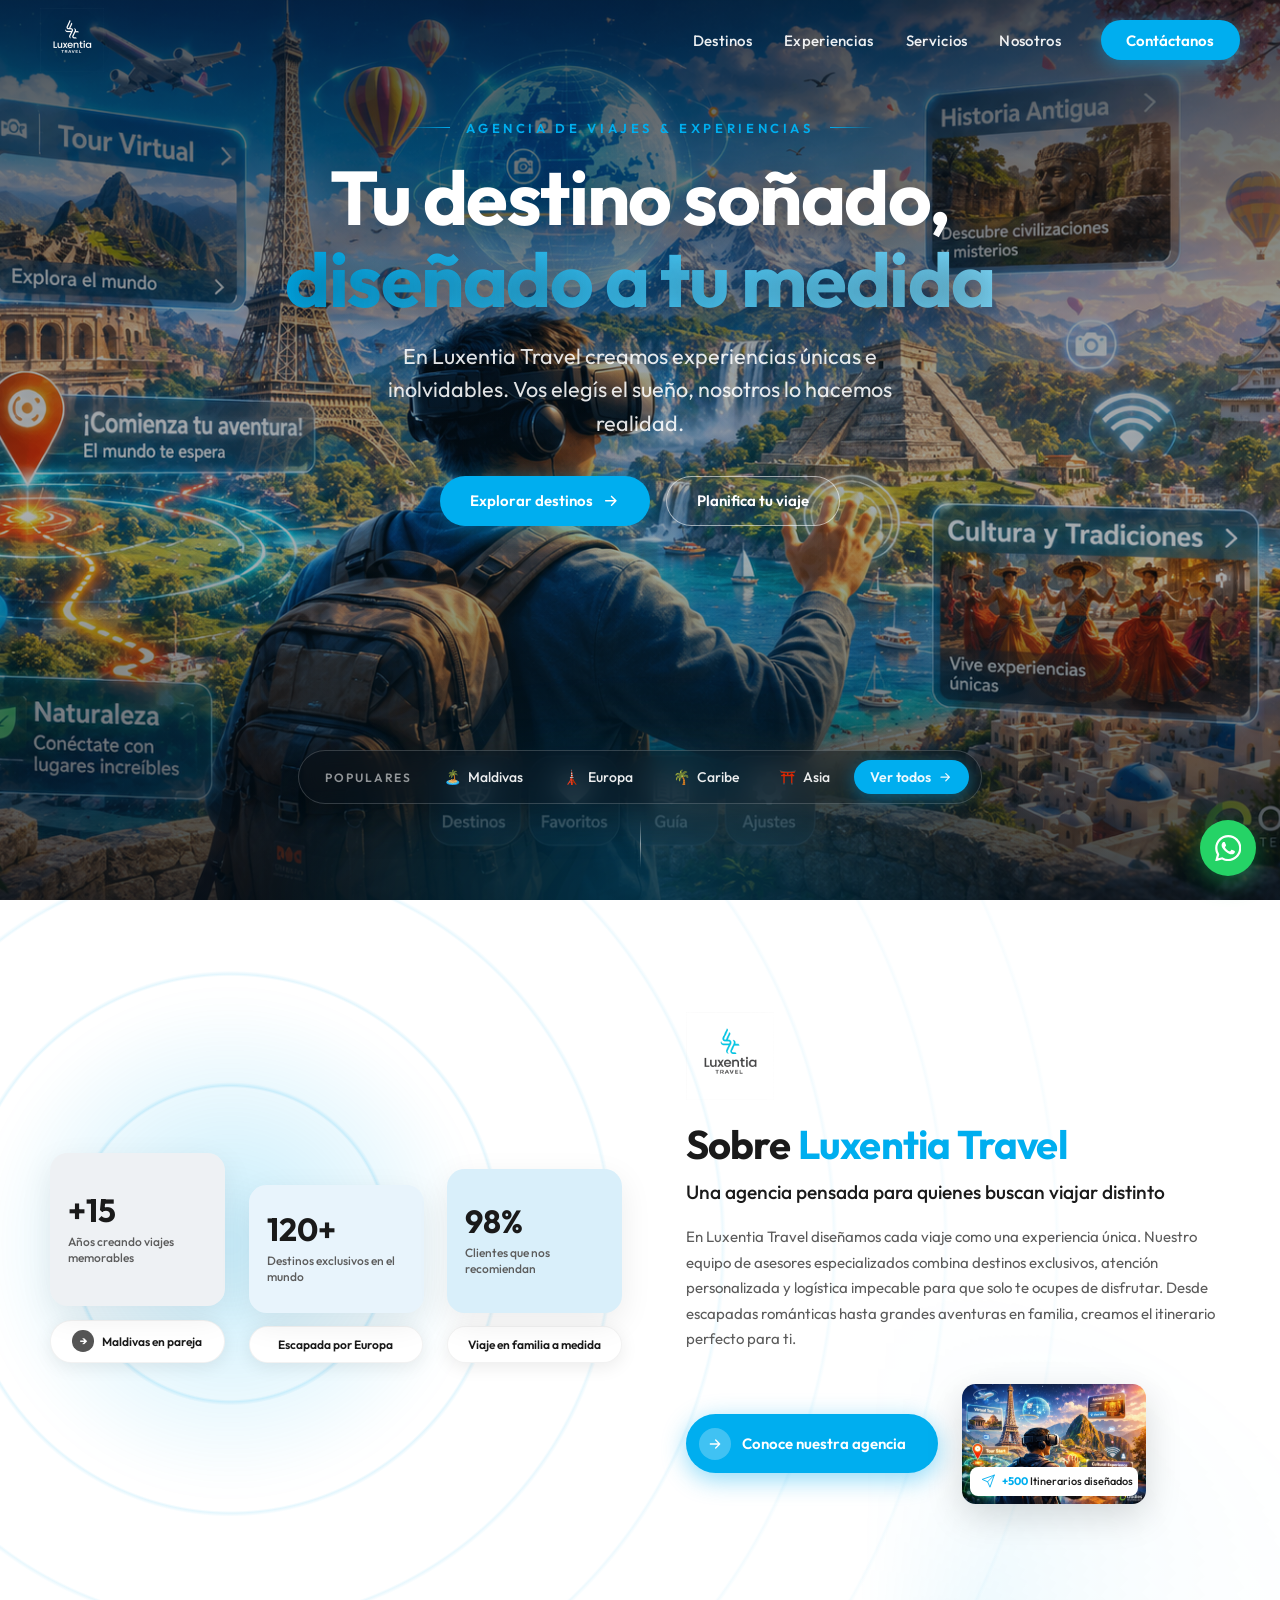
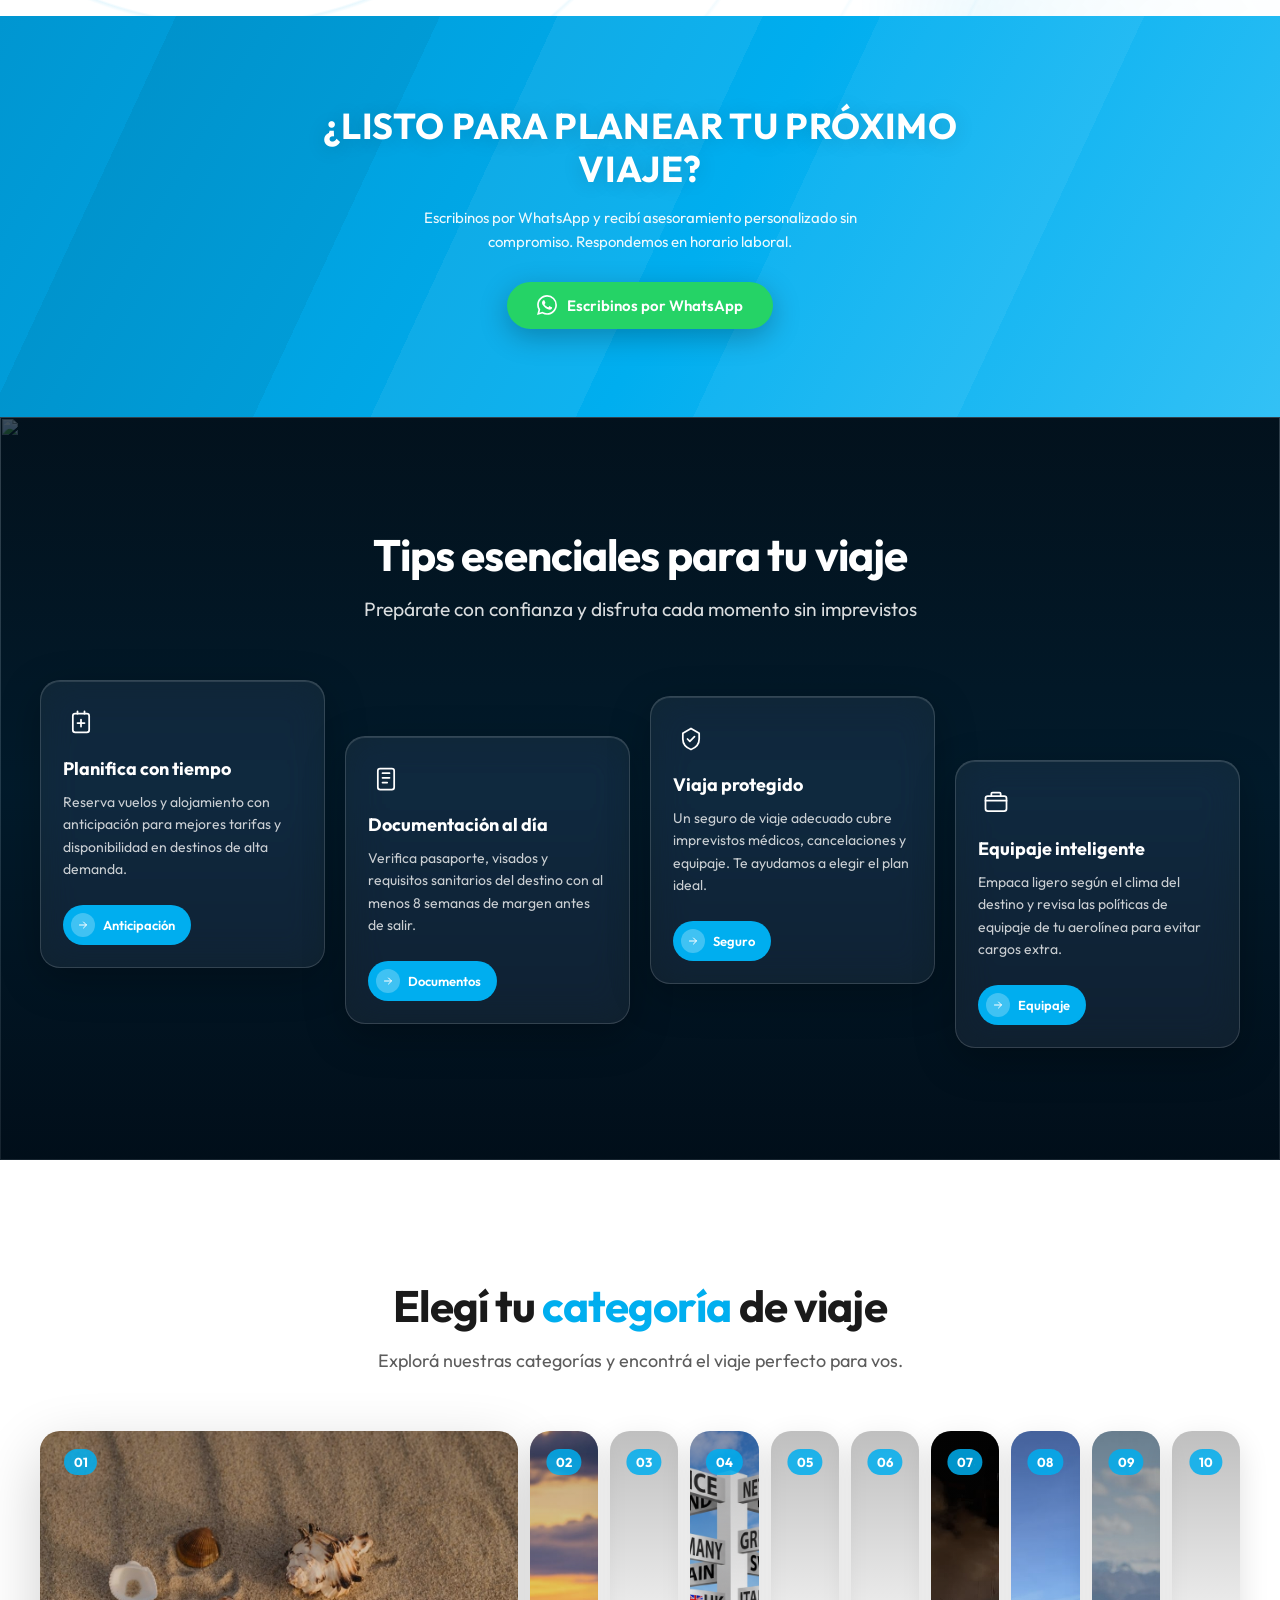
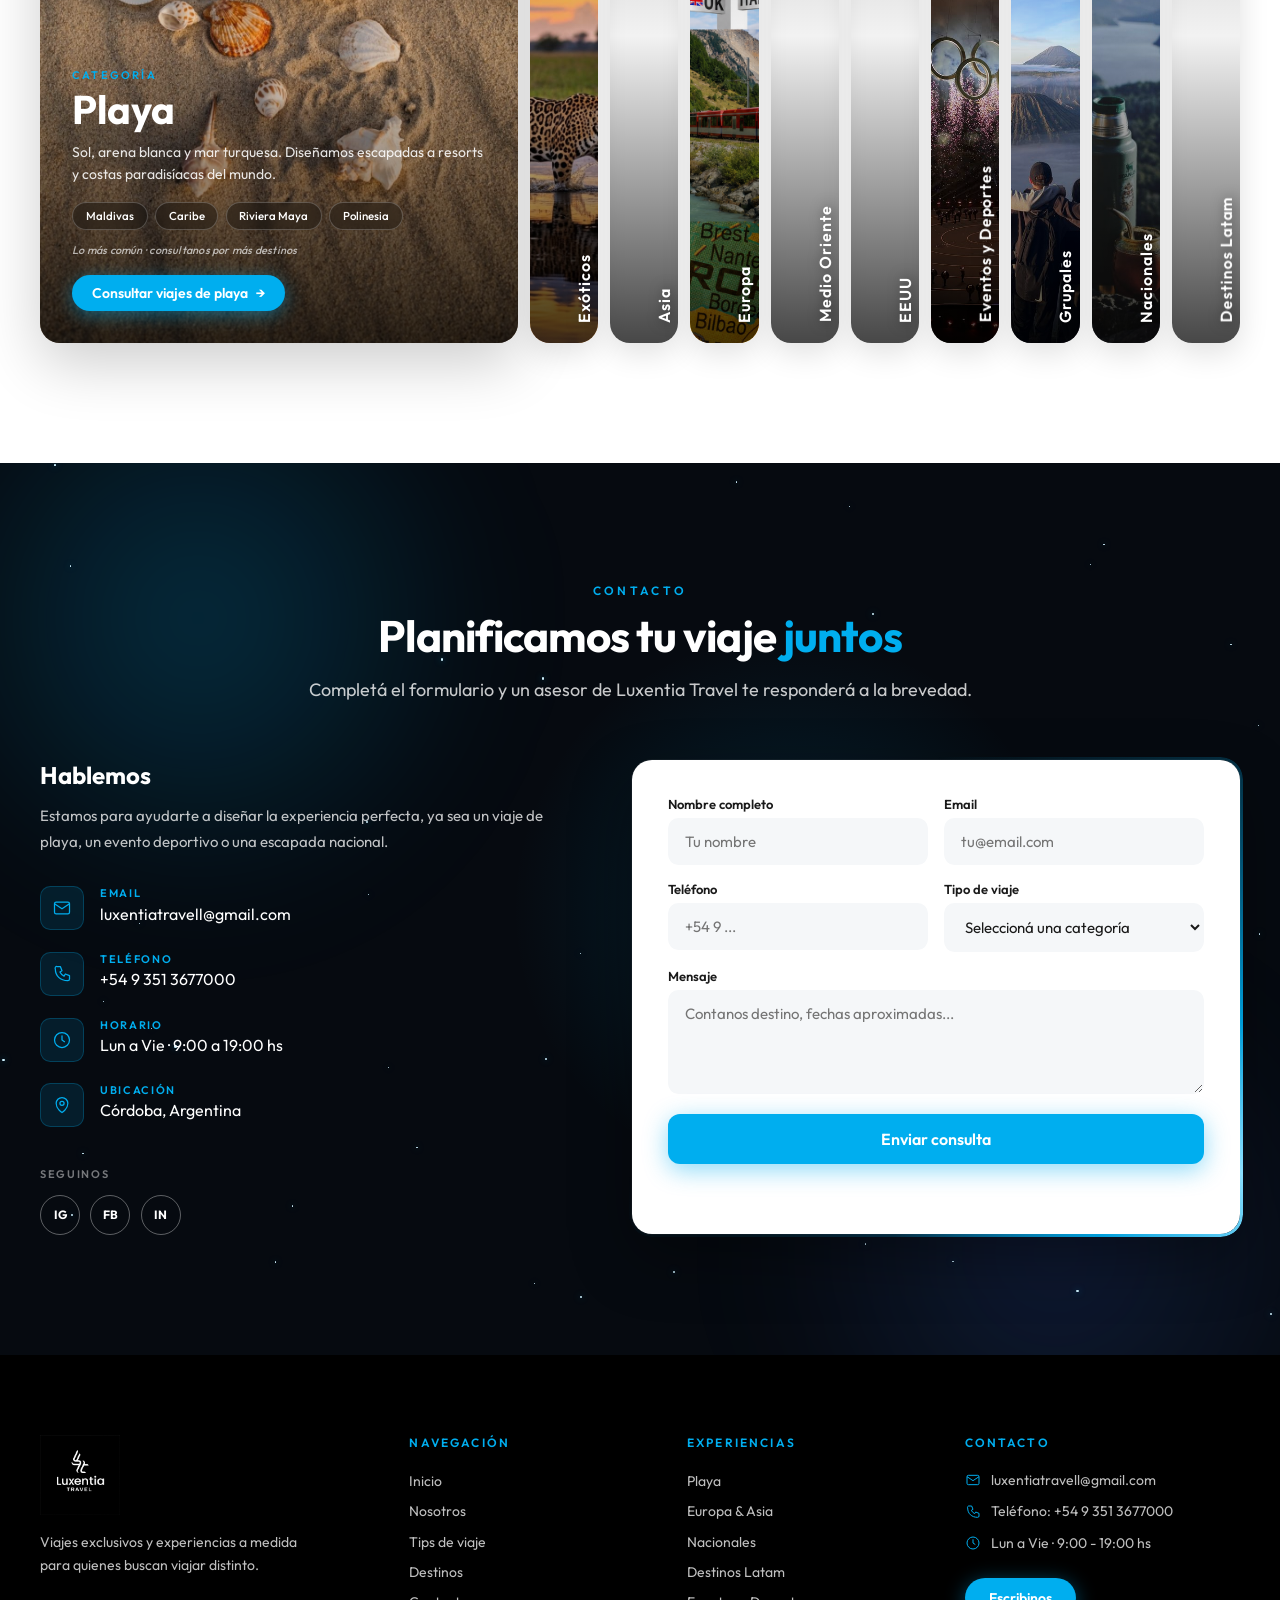
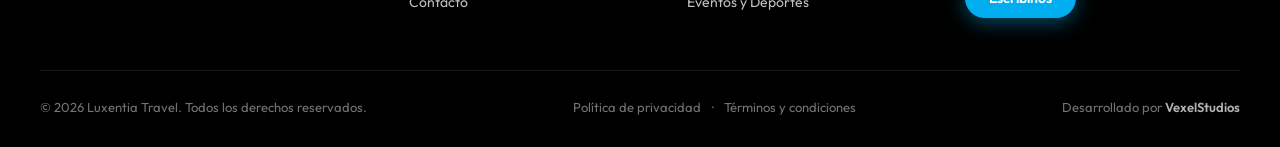
==== commit f534cd08: "Primer commit22" ====
--- a/index.html
+++ b/index.html
@@ -512,6 +512,15 @@
                   <div>
                     <span class="contact__detail-label">Horario</span>
                     <span>Lun a Vie · 9:00 a 19:00 hs</span>
+                  </div>
+                </li>
+                <li>
+                  <span class="contact__detail-icon" aria-hidden="true">
+                    <svg viewBox="0 0 24 24" fill="none"><path d="M12 21s7-4.35 7-11a7 7 0 10-14 0c0 6.65 7 11 7 11z" stroke="currentColor" stroke-width="1.5" stroke-linejoin="round"/><circle cx="12" cy="10" r="2.5" stroke="currentColor" stroke-width="1.5"/></svg>
+                  </span>
+                  <div>
+                    <span class="contact__detail-label">Ubicación</span>
+                    <a href="https://www.google.com/maps/search/C%C3%B3rdoba,+Argentina" target="_blank" rel="noopener noreferrer">Córdoba, Argentina</a>
                   </div>
                 </li>
               </ul>
--- a/css/styles.css
+++ b/css/styles.css
@@ -77,6 +77,12 @@
   box-shadow: 0 4px 30px rgba(0, 0, 0, 0.35);
 }
 
+.header.is-menu-open {
+  transform: none;
+  background: transparent;
+  box-shadow: none;
+}
+
 .nav {
   display: flex;
   align-items: center;
@@ -528,7 +534,7 @@
 @keyframes nav-in {
   to {
     opacity: 1;
-    transform: translateY(0);
+    transform: none;
   }
 }
 
@@ -1399,19 +1405,42 @@
 
 /* ——— Responsive ——— */
 @media (max-width: 900px) {
+  .header {
+    z-index: 9999;
+  }
+
+  .nav__logo {
+    height: 3rem;
+    max-width: 8.5rem;
+  }
+
   .nav__toggle {
     display: flex;
+    position: relative;
+    z-index: 10002;
+  }
+
+  .nav__brand {
+    z-index: 10002;
   }
 
   .nav__menu {
     position: fixed;
-    inset: 0;
+    top: 0;
+    left: 0;
+    right: 0;
+    bottom: 0;
+    width: 100vw;
+    height: 100vh;
+    height: 100dvh;
+    z-index: 10000;
+    display: flex;
     flex-direction: column;
     justify-content: center;
-    gap: 2.5rem;
-    background: rgba(10, 10, 10, 0.97);
-    backdrop-filter: blur(16px);
-    padding: 2rem;
+    align-items: center;
+    gap: 0;
+    background: #060a10;
+    padding: calc(var(--nav-height) + 2rem) 2rem 2rem;
     opacity: 0;
     visibility: hidden;
     pointer-events: none;
@@ -1428,22 +1457,80 @@
 
   .nav__links {
     flex-direction: column;
-    gap: 1.75rem;
+    align-items: stretch;
+    gap: 0;
+    width: 100%;
+    max-width: 20rem;
+  }
+
+  .nav__links li {
+    border-bottom: 1px solid rgba(255, 255, 255, 0.08);
   }
 
   .nav__links a {
-    font-size: 1.25rem;
+    display: block;
+    padding: 1.1rem 0;
+    font-size: 1.35rem;
+    font-weight: 600;
+    text-align: center;
+  }
+
+  .nav__links a::after {
+    display: none;
+  }
+
+  .nav__cta {
+    margin-top: 2rem;
+    width: 100%;
+    max-width: 20rem;
+    padding: 0.95rem 1.5rem;
+    font-size: 1rem;
+    text-align: center;
+  }
+
+  .hero {
+    padding: calc(var(--nav-height) + 1.5rem) 1rem 4rem;
+  }
+
+  .hero__title {
+    font-size: clamp(2rem, 9vw, 2.75rem);
+  }
+
+  .hero__subtitle {
+    font-size: 1rem;
+  }
+
+  .hero__actions {
+    flex-direction: column;
+    width: 100%;
+    max-width: 20rem;
+    margin-left: auto;
+    margin-right: auto;
+  }
+
+  .hero__btn {
+    width: 100%;
   }
 
   .hero__strip {
     margin-top: 2.5rem;
     border-radius: 1.25rem;
+    flex-direction: column;
+    align-items: stretch;
+    width: calc(100% - 1rem);
+    max-width: 20rem;
+    padding: 0.75rem;
   }
 
   .hero__strip-label {
     width: 100%;
     text-align: center;
-    padding: 0.25rem 0 0.15rem;
+    padding: 0.25rem 0 0.5rem;
+  }
+
+  .hero__strip-item {
+    justify-content: center;
+    padding: 0.65rem 1rem;
   }
 
   .about__stage {
@@ -1783,6 +1870,17 @@
   border: 1px solid rgba(255, 255, 255, 0.22);
   border-radius: 999px;
   backdrop-filter: blur(6px);
+}
+
+.cat-item__tags-hint {
+  display: block;
+  width: 100%;
+  margin-top: 0.35rem;
+  font-size: 0.6875rem;
+  font-weight: 500;
+  font-style: italic;
+  color: rgba(255, 255, 255, 0.65);
+  letter-spacing: 0.02em;
 }
 
 .cat-item__cta {
@@ -2541,8 +2639,46 @@
 }
 
 @media (max-width: 640px) {
+  :root {
+    --nav-height: 4.25rem;
+  }
+
+  .contact {
+    padding: clamp(3rem, 8vw, 5rem) 1rem;
+  }
+
+  .contact__grid {
+    gap: 2rem;
+  }
+
+  .contact__form {
+    padding: 1.25rem;
+  }
+
   .contact__form-row {
     grid-template-columns: 1fr;
+  }
+
+  .cta-banner__title {
+    font-size: 1.25rem;
+  }
+
+  .cta-banner__btn {
+    width: 100%;
+    justify-content: center;
+  }
+
+  .about__cta-wrap {
+    flex-direction: column;
+    align-items: stretch;
+  }
+
+  .about__cta {
+    justify-content: center;
+  }
+
+  .about__photo-card {
+    width: 100%;
   }
 
   .footer__grid {
@@ -2552,6 +2688,19 @@
   .footer__bottom {
     flex-direction: column;
     text-align: center;
+    gap: 0.75rem;
+  }
+
+  .footer__legal {
+    flex-wrap: wrap;
+    justify-content: center;
+  }
+
+  .whatsapp-fab {
+    right: 1rem;
+    bottom: 1rem;
+    width: 3.25rem;
+    height: 3.25rem;
   }
 }
 
